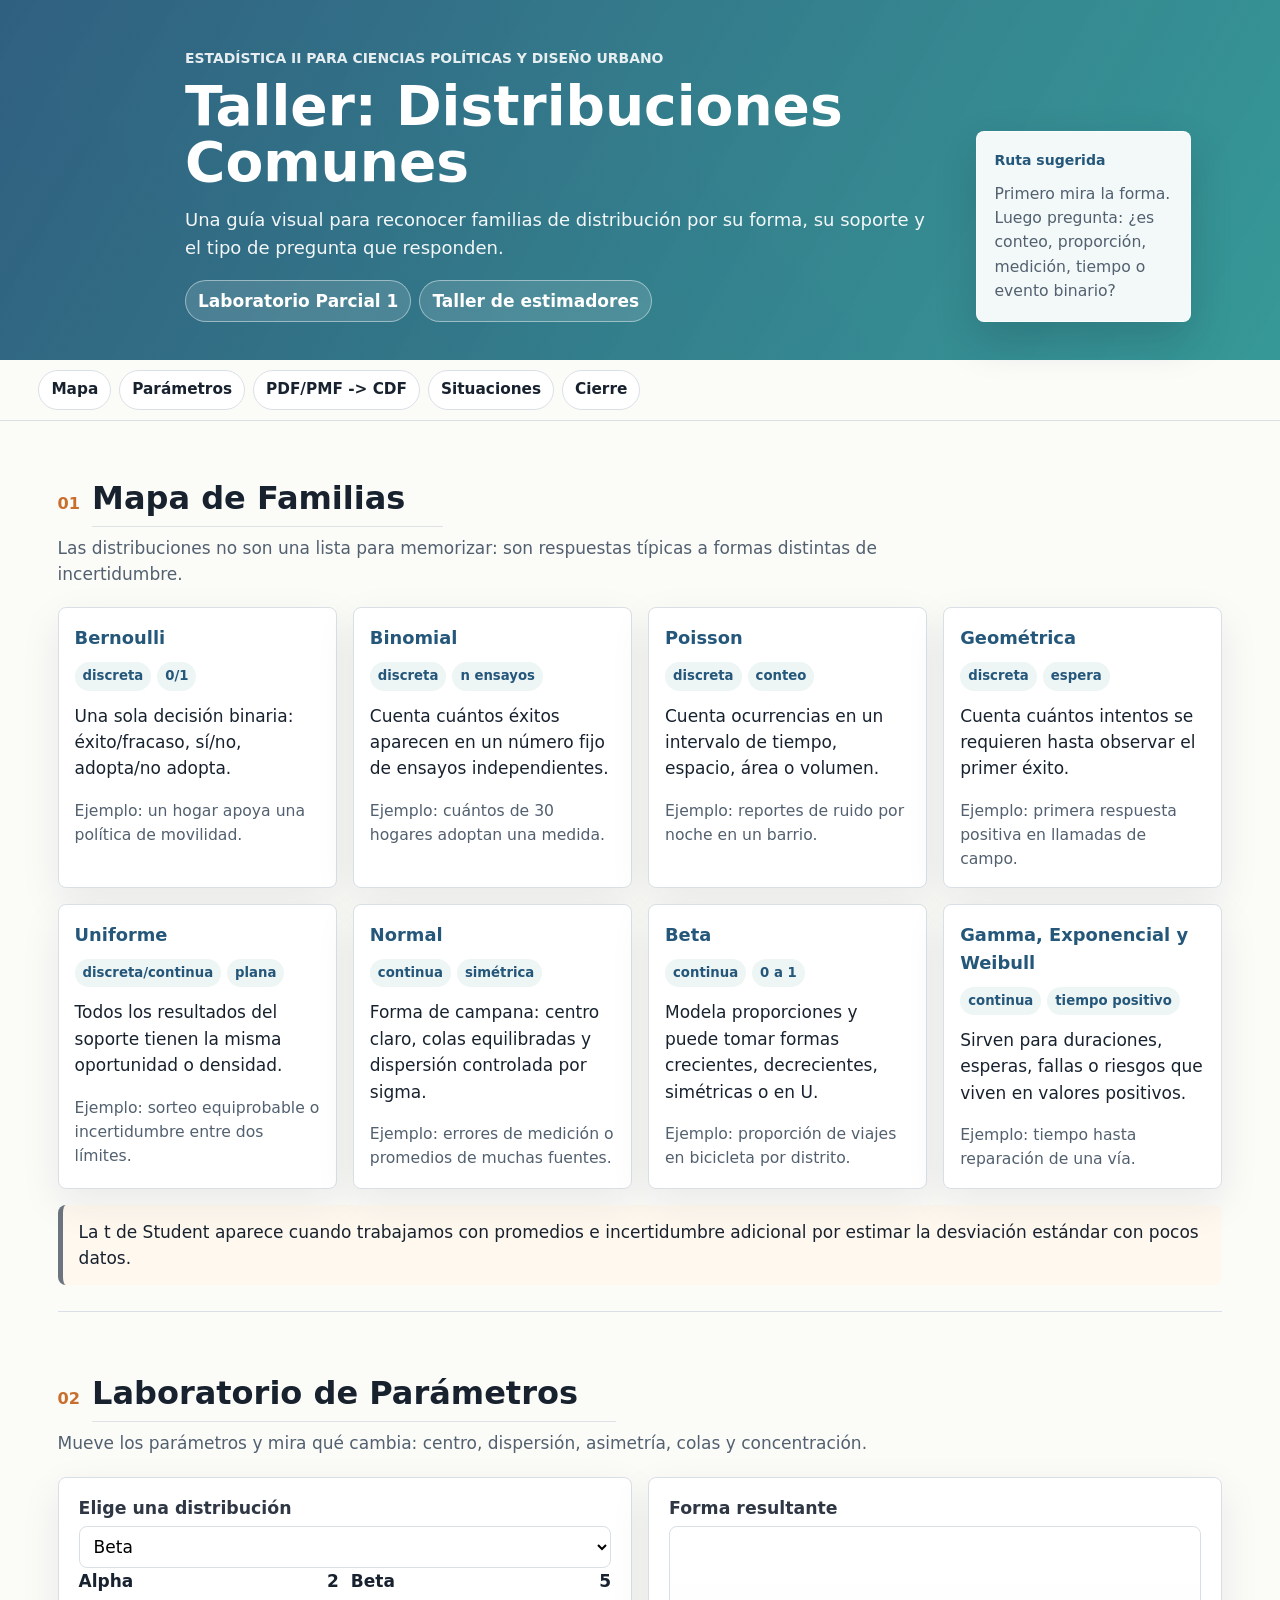
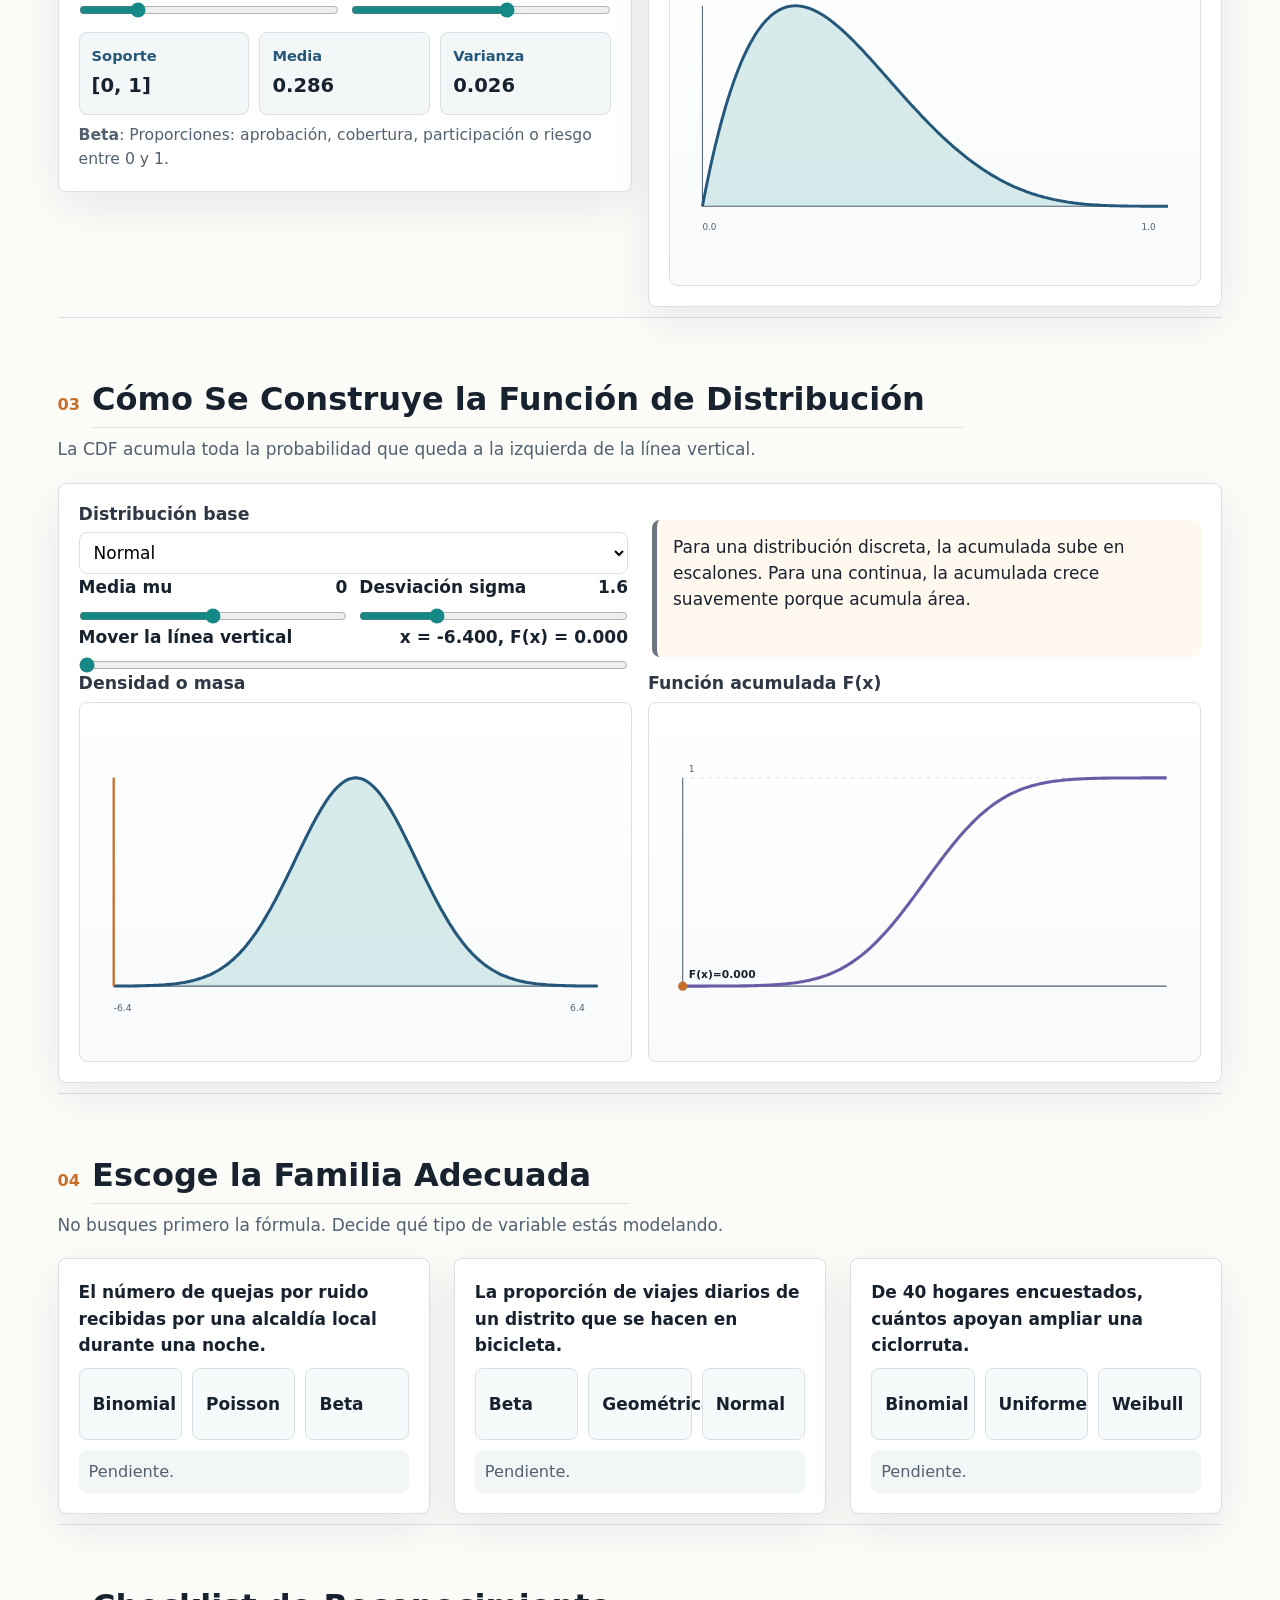
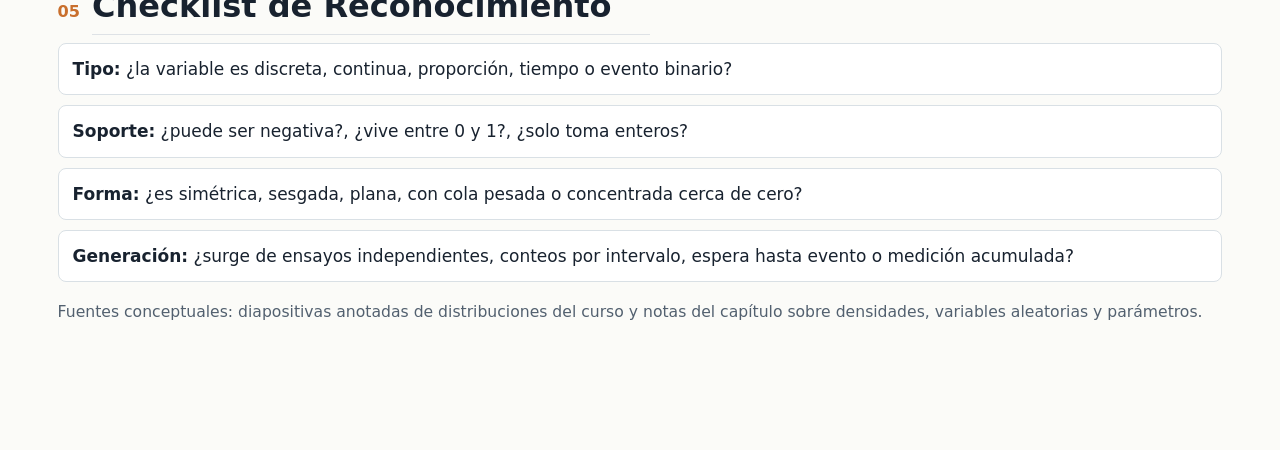
==== docs/taller_distribuciones/index.html @ cb951feb "Add interactive distribution and estimator workshops" ====
<!DOCTYPE html>
<html xmlns="http://www.w3.org/1999/xhtml" lang="es" xml:lang="es"><head>

<meta charset="utf-8">
<meta name="generator" content="quarto-1.10.18">

<meta name="viewport" content="width=device-width, initial-scale=1.0, user-scalable=yes">


<title>Taller: Distribuciones Comunes – Laboratorio Parcial 1</title>
<style>
/* Default styles provided by pandoc.
** See https://pandoc.org/MANUAL.html#variables-for-html for config info.
*/
span.smallcaps{font-variant: small-caps;}
div.columns{display: flex; gap: 1.5em;}
div.column{flex: auto;}
@media screen {
div.columns{gap: min(4vw, 1.5em);}
div.column{overflow-x: auto;}
}
div.hanging-indent{margin-left: 1.5em; text-indent: -1.5em;}
ul.task-list{list-style: none;}
ul.task-list li input[type="checkbox"] {
  width: 0.8em;
  margin: 0 0.8em 0.2em -1em; /* quarto-specific, see https://github.com/quarto-dev/quarto-cli/issues/4556 */ 
  vertical-align: middle;
}
</style>


<script src="../site_libs/quarto-nav/quarto-nav.js"></script>
<script src="../site_libs/clipboard/clipboard.min.js"></script>
<script src="../site_libs/quarto-html/quarto.js" type="module"></script>
<script src="../site_libs/quarto-html/tabsets/tabsets.js" type="module"></script>
<script src="../site_libs/quarto-html/popper.min.js"></script>
<script src="../site_libs/quarto-html/tippy.umd.min.js"></script>
<script src="../site_libs/quarto-html/anchor.min.js"></script>
<link href="../site_libs/quarto-html/tippy.css" rel="stylesheet">
<link href="../site_libs/quarto-html/quarto-syntax-highlighting-64a204ab8560d761af7679ceaba22944.css" rel="stylesheet" id="quarto-text-highlighting-styles">
<script src="../site_libs/bootstrap/bootstrap.min.js"></script>
<link href="../site_libs/bootstrap/bootstrap-icons.css" rel="stylesheet">
<link href="../site_libs/bootstrap/bootstrap-172ba59bd5e0b52282274ba0c0cc16fc.min.css" rel="stylesheet" append-hash="true" id="quarto-bootstrap" data-mode="light">
<script id="quarto-search-options" type="application/json">{
  "language": {
    "search-no-results-text": "No se han encontrado resultados",
    "search-matching-documents-text": "documentos encontrados",
    "search-copy-link-title": "Copiar el enlace en la búsqueda",
    "search-hide-matches-text": "Ocultar resultados adicionales",
    "search-more-match-text": "resultado adicional en este documento",
    "search-more-matches-text": "resultados adicionales en este documento",
    "search-clear-button-title": "Borrar",
    "search-text-placeholder": "",
    "search-detached-cancel-button-title": "Cancelar",
    "search-submit-button-title": "Enviar",
    "search-label": "Buscar"
  }
}</script>


<link rel="stylesheet" href="../styles.css">
<link rel="stylesheet" href="../workshops.css">
</head>

<body class="quarto-light">

<div id="quarto-search-results"></div>
<!-- content -->
<div id="quarto-content" class="quarto-container page-columns page-rows-contents page-layout-article">
<!-- sidebar -->
<!-- margin-sidebar -->
    <div id="quarto-margin-sidebar" class="sidebar margin-sidebar zindex-bottom">
        
    </div>
<!-- main -->
<main class="content page-columns page-full" id="quarto-document-content">

<header id="title-block-header" class="quarto-title-block default">
<div class="quarto-title">
<h1 class="title">Taller: Distribuciones Comunes</h1>
</div>



<div class="quarto-title-meta">

    
  
    
  </div>
  


</header>


<div class="lab-shell page-columns page-full" id="distributionWorkshop">
  <header class="lab-header page-columns page-full">
    <div class="header-grid page-columns page-full">
      <div>
        <p class="eyebrow">Estadística II para Ciencias Políticas y Diseño Urbano</p>
        <h1>Taller: Distribuciones Comunes</h1>
        <p class="lead">Una guía visual para reconocer familias de distribución por su forma, su soporte y el tipo de pregunta que responden.</p>
        <div class="site-links">
          <a href="../">Laboratorio Parcial 1</a>
          <a href="../taller_estimadores/">Taller de estimadores</a>
        </div>
      </div>
      <aside class="status-panel">
        <p class="status-title">Ruta sugerida</p>
        <p class="mini-note">Primero mira la forma. Luego pregunta: ¿es conteo, proporción, medición, tiempo o evento binario?</p>
      </aside>
    </div>
  </header>

  <nav class="lab-nav" aria-label="Secciones del taller">
    <a href="#mapa">Mapa</a>
    <a href="#formas">Parámetros</a>
    <a href="#cdf">PDF/PMF -&gt; CDF</a>
    <a href="#situaciones">Situaciones</a>
    <a href="#cierre">Cierre</a>
  </nav>

  <main>
    <section class="module" id="mapa">
      <div class="module-title"><span>01</span><h2 class="anchored">Mapa de Familias</h2></div>
      <p class="module-intro">Las distribuciones no son una lista para memorizar: son respuestas típicas a formas distintas de incertidumbre.</p>
      <div class="dist-gallery">
        <article class="dist-card">
          <strong>Bernoulli</strong>
          <div class="tag-row"><span class="tag">discreta</span><span class="tag">0/1</span></div>
          <p>Una sola decisión binaria: éxito/fracaso, sí/no, adopta/no adopta.</p>
          <p class="mini-note">Ejemplo: un hogar apoya una política de movilidad.</p>
        </article>
        <article class="dist-card">
          <strong>Binomial</strong>
          <div class="tag-row"><span class="tag">discreta</span><span class="tag">n ensayos</span></div>
          <p>Cuenta cuántos éxitos aparecen en un número fijo de ensayos independientes.</p>
          <p class="mini-note">Ejemplo: cuántos de 30 hogares adoptan una medida.</p>
        </article>
        <article class="dist-card">
          <strong>Poisson</strong>
          <div class="tag-row"><span class="tag">discreta</span><span class="tag">conteo</span></div>
          <p>Cuenta ocurrencias en un intervalo de tiempo, espacio, área o volumen.</p>
          <p class="mini-note">Ejemplo: reportes de ruido por noche en un barrio.</p>
        </article>
        <article class="dist-card">
          <strong>Geométrica</strong>
          <div class="tag-row"><span class="tag">discreta</span><span class="tag">espera</span></div>
          <p>Cuenta cuántos intentos se requieren hasta observar el primer éxito.</p>
          <p class="mini-note">Ejemplo: primera respuesta positiva en llamadas de campo.</p>
        </article>
        <article class="dist-card">
          <strong>Uniforme</strong>
          <div class="tag-row"><span class="tag">discreta/continua</span><span class="tag">plana</span></div>
          <p>Todos los resultados del soporte tienen la misma oportunidad o densidad.</p>
          <p class="mini-note">Ejemplo: sorteo equiprobable o incertidumbre entre dos límites.</p>
        </article>
        <article class="dist-card">
          <strong>Normal</strong>
          <div class="tag-row"><span class="tag">continua</span><span class="tag">simétrica</span></div>
          <p>Forma de campana: centro claro, colas equilibradas y dispersión controlada por sigma.</p>
          <p class="mini-note">Ejemplo: errores de medición o promedios de muchas fuentes.</p>
        </article>
        <article class="dist-card">
          <strong>Beta</strong>
          <div class="tag-row"><span class="tag">continua</span><span class="tag">0 a 1</span></div>
          <p>Modela proporciones y puede tomar formas crecientes, decrecientes, simétricas o en U.</p>
          <p class="mini-note">Ejemplo: proporción de viajes en bicicleta por distrito.</p>
        </article>
        <article class="dist-card">
          <strong>Gamma, Exponencial y Weibull</strong>
          <div class="tag-row"><span class="tag">continua</span><span class="tag">tiempo positivo</span></div>
          <p>Sirven para duraciones, esperas, fallas o riesgos que viven en valores positivos.</p>
          <p class="mini-note">Ejemplo: tiempo hasta reparación de una vía.</p>
        </article>
      </div>
      <div class="callout">
        La t de Student aparece cuando trabajamos con promedios e incertidumbre adicional por estimar la desviación estándar con pocos datos.
      </div>
    </section>

    <section class="module" id="formas">
      <div class="module-title"><span>02</span><h2 class="anchored">Laboratorio de Parámetros</h2></div>
      <p class="module-intro">Mueve los parámetros y mira qué cambia: centro, dispersión, asimetría, colas y concentración.</p>
      <div class="plot-pair">
        <article class="panel">
          <h3 class="anchored">Elige una distribución</h3>
          <select id="shapeSelect" aria-label="Distribución para explorar"></select>
          <div class="parameter-grid" id="shapeParams"></div>
          <div class="metric-row">
            <div class="metric"><b>Soporte</b><span id="shapeSupport">-</span></div>
            <div class="metric"><b>Media</b><span id="shapeMean">-</span></div>
            <div class="metric"><b>Varianza</b><span id="shapeVar">-</span></div>
          </div>
          <p class="mini-note"><strong id="shapeName">Distribución</strong>: <span id="shapeUse"></span></p>
        </article>
        <article class="panel">
          <h3 class="anchored">Forma resultante</h3>
          <svg class="chart wide-chart" id="shapePlot" role="img" aria-label="Forma de la distribución seleccionada"></svg>
        </article>
      </div>
    </section>

    <section class="module" id="cdf">
      <div class="module-title"><span>03</span><h2 class="anchored">Cómo Se Construye la Función de Distribución</h2></div>
      <p class="module-intro">La CDF acumula toda la probabilidad que queda a la izquierda de la línea vertical.</p>
      <div class="panel">
        <div class="grid">
          <div>
            <h3 class="anchored">Distribución base</h3>
            <select id="cdfSelect" aria-label="Distribución para construir acumulada"></select>
            <div class="parameter-grid" id="cdfParams"></div>
            <div class="control-row">
              <label for="cdfX">Mover la línea vertical <span id="cdfValue">x = -</span></label>
              <input id="cdfX" type="range" min="0" max="1" step="0.01" value="0">
            </div>
          </div>
          <div class="callout">
            Para una distribución discreta, la acumulada sube en escalones. Para una continua, la acumulada crece suavemente porque acumula área.
          </div>
        </div>
        <div class="plot-pair">
          <div>
            <h3 class="anchored">Densidad o masa</h3>
            <svg class="chart wide-chart" id="cdfPdfPlot" role="img" aria-label="Densidad o masa con línea vertical"></svg>
          </div>
          <div>
            <h3 class="anchored">Función acumulada F(x)</h3>
            <svg class="chart wide-chart" id="cdfPlot" role="img" aria-label="Función de distribución acumulada"></svg>
          </div>
        </div>
      </div>
    </section>

    <section class="module" id="situaciones">
      <div class="module-title"><span>04</span><h2 class="anchored">Escoge la Familia Adecuada</h2></div>
      <p class="module-intro">No busques primero la fórmula. Decide qué tipo de variable estás modelando.</p>
      <div class="grid three">
        <article class="quiz-card" data-scenario-answer="poisson" data-ok="Correcto: se cuentan ocurrencias en un intervalo de tiempo/lugar." data-hint="Piensa si hay un número fijo de ensayos o si más bien se cuentan eventos en un intervalo.">
          <p class="question">El número de quejas por ruido recibidas por una alcaldía local durante una noche.</p>
          <div class="choice-grid">
            <button class="choice-button" data-choice="binomial">Binomial</button>
            <button class="choice-button" data-choice="poisson">Poisson</button>
            <button class="choice-button" data-choice="beta">Beta</button>
          </div>
          <div class="feedback">Pendiente.</div>
        </article>
        <article class="quiz-card" data-scenario-answer="beta" data-ok="Correcto: una proporción vive entre 0 y 1 y puede tener muchas formas." data-hint="La variable no es un conteo bruto ni un tiempo: es una fracción del total.">
          <p class="question">La proporción de viajes diarios de un distrito que se hacen en bicicleta.</p>
          <div class="choice-grid">
            <button class="choice-button" data-choice="beta">Beta</button>
            <button class="choice-button" data-choice="geometric">Geométrica</button>
            <button class="choice-button" data-choice="normal">Normal</button>
          </div>
          <div class="feedback">Pendiente.</div>
        </article>
        <article class="quiz-card" data-scenario-answer="binomial" data-ok="Correcto: hay n hogares y cada uno produce éxito o fracaso." data-hint="Fíjate en el número fijo de hogares encuestados y en dos posibles respuestas por hogar.">
          <p class="question">De 40 hogares encuestados, cuántos apoyan ampliar una ciclorruta.</p>
          <div class="choice-grid">
            <button class="choice-button" data-choice="binomial">Binomial</button>
            <button class="choice-button" data-choice="uniform">Uniforme</button>
            <button class="choice-button" data-choice="weibull">Weibull</button>
          </div>
          <div class="feedback">Pendiente.</div>
        </article>
      </div>
    </section>

    <section class="module" id="cierre">
      <div class="module-title"><span>05</span><h2 class="anchored">Checklist de Reconocimiento</h2></div>
      <ul class="checklist">
        <li><strong>Tipo:</strong> ¿la variable es discreta, continua, proporción, tiempo o evento binario?</li>
        <li><strong>Soporte:</strong> ¿puede ser negativa?, ¿vive entre 0 y 1?, ¿solo toma enteros?</li>
        <li><strong>Forma:</strong> ¿es simétrica, sesgada, plana, con cola pesada o concentrada cerca de cero?</li>
        <li><strong>Generación:</strong> ¿surge de ensayos independientes, conteos por intervalo, espera hasta evento o medición acumulada?</li>
      </ul>
      <p class="footer-note">Fuentes conceptuales: diapositivas anotadas de distribuciones del curso y notas del capítulo sobre densidades, variables aleatorias y parámetros.</p>
    </section>
  </main>
</div>



</main> <!-- /main -->
<script id="quarto-html-after-body" type="application/javascript">
  window.document.addEventListener("DOMContentLoaded", function (event) {
    const icon = "";
    const anchorJS = new window.AnchorJS();
    anchorJS.options = {
      placement: 'right',
      icon: icon
    };
    anchorJS.add('.anchored');
    const isCodeAnnotation = (el) => {
      for (const clz of el.classList) {
        if (clz.startsWith('code-annotation-')) {                     
          return true;
        }
      }
      return false;
    }
    const onCopySuccess = function(e) {
      // button target
      const button = e.trigger;
      // don't keep focus
      button.blur();
      // flash "checked"
      button.classList.add('code-copy-button-checked');
      var currentTitle = button.getAttribute("title");
      button.setAttribute("title", "Copiado");
      let tooltip;
      if (window.bootstrap) {
        button.setAttribute("data-bs-toggle", "tooltip");
        button.setAttribute("data-bs-placement", "left");
        button.setAttribute("data-bs-title", "Copiado");
        tooltip = new bootstrap.Tooltip(button, 
          { trigger: "manual", 
            customClass: "code-copy-button-tooltip",
            offset: [0, -8]});
        tooltip.show();    
      }
      setTimeout(function() {
        if (tooltip) {
          tooltip.hide();
          button.removeAttribute("data-bs-title");
          button.removeAttribute("data-bs-toggle");
          button.removeAttribute("data-bs-placement");
        }
        button.setAttribute("title", currentTitle);
        button.classList.remove('code-copy-button-checked');
      }, 1000);
      // clear code selection
      e.clearSelection();
    }
    const getTextToCopy = function(trigger) {
      const outerScaffold = trigger.parentElement.cloneNode(true);
      const codeEl = outerScaffold.querySelector('code');
      for (const childEl of codeEl.children) {
        if (isCodeAnnotation(childEl)) {
          childEl.remove();
        }
      }
      return codeEl.innerText;
    }
    const clipboard = new window.ClipboardJS('.code-copy-button:not([data-in-quarto-modal])', {
      text: getTextToCopy
    });
    clipboard.on('success', onCopySuccess);
    if (window.document.getElementById('quarto-embedded-source-code-modal')) {
      const clipboardModal = new window.ClipboardJS('.code-copy-button[data-in-quarto-modal]', {
        text: getTextToCopy,
        container: window.document.getElementById('quarto-embedded-source-code-modal')
      });
      clipboardModal.on('success', onCopySuccess);
    }
      var localhostRegex = new RegExp(/^(?:http|https):\/\/localhost\:?[0-9]*\//);
      var mailtoRegex = new RegExp(/^mailto:/);
        var filterRegex = new RegExp('/' + window.location.host + '/');
      var isInternal = (href) => {
          return filterRegex.test(href) || localhostRegex.test(href) || mailtoRegex.test(href);
      }
      // Inspect non-navigation links and adorn them if external
     var links = window.document.querySelectorAll('a[href]:not(.nav-link):not(.navbar-brand):not(.toc-action):not(.sidebar-link):not(.sidebar-item-toggle):not(.pagination-link):not(.no-external):not([aria-hidden]):not(.dropdown-item):not(.quarto-navigation-tool):not(.about-link)');
      for (var i=0; i<links.length; i++) {
        const link = links[i];
        if (!isInternal(link.href)) {
          // undo the damage that might have been done by quarto-nav.js in the case of
          // links that we want to consider external
          if (link.dataset.originalHref !== undefined) {
            link.href = link.dataset.originalHref;
          }
        }
      }
    function tippyHover(el, contentFn, onTriggerFn, onUntriggerFn) {
      const config = {
        allowHTML: true,
        maxWidth: 500,
        delay: 100,
        arrow: false,
        appendTo: function(el) {
            return el.parentElement;
        },
        interactive: true,
        interactiveBorder: 10,
        theme: 'quarto',
        placement: 'bottom-start',
      };
      if (contentFn) {
        config.content = contentFn;
      }
      if (onTriggerFn) {
        config.onTrigger = onTriggerFn;
      }
      if (onUntriggerFn) {
        config.onUntrigger = onUntriggerFn;
      }
      window.tippy(el, config); 
    }
    const noterefs = window.document.querySelectorAll('a[role="doc-noteref"]');
    for (var i=0; i<noterefs.length; i++) {
      const ref = noterefs[i];
      tippyHover(ref, function() {
        // use id or data attribute instead here
        let href = ref.getAttribute('data-footnote-href') || ref.getAttribute('href');
        try { href = new URL(href).hash; } catch {}
        const id = href.replace(/^#\/?/, "");
        const note = window.document.getElementById(id);
        if (note) {
          return note.innerHTML;
        } else {
          return "";
        }
      });
    }
    const xrefs = window.document.querySelectorAll('a.quarto-xref');
    const processXRef = (id, note) => {
      // Strip column container classes
      const stripColumnClz = (el) => {
        el.classList.remove("page-full", "page-columns");
        if (el.children) {
          for (const child of el.children) {
            stripColumnClz(child);
          }
        }
      }
      stripColumnClz(note)
      if (id === null || id.startsWith('sec-')) {
        // Special case sections, only their first couple elements
        const container = document.createElement("div");
        if (note.children && note.children.length > 2) {
          container.appendChild(note.children[0].cloneNode(true));
          for (let i = 1; i < note.children.length; i++) {
            const child = note.children[i];
            if (child.tagName === "P" && child.innerText === "") {
              continue;
            } else {
              container.appendChild(child.cloneNode(true));
              break;
            }
          }
          if (window.Quarto?.typesetMath) {
            window.Quarto.typesetMath(container);
          }
          return container.innerHTML
        } else {
          if (window.Quarto?.typesetMath) {
            window.Quarto.typesetMath(note);
          }
          return note.innerHTML;
        }
      } else {
        // Remove any anchor links if they are present
        const anchorLink = note.querySelector('a.anchorjs-link');
        if (anchorLink) {
          anchorLink.remove();
        }
        if (window.Quarto?.typesetMath) {
          window.Quarto.typesetMath(note);
        }
        if (note.classList.contains("callout")) {
          return note.outerHTML;
        } else {
          return note.innerHTML;
        }
      }
    }
    for (var i=0; i<xrefs.length; i++) {
      const xref = xrefs[i];
      tippyHover(xref, undefined, function(instance) {
        instance.disable();
        let url = xref.getAttribute('href');
        let hash = undefined; 
        if (url.startsWith('#')) {
          hash = url;
        } else {
          try { hash = new URL(url).hash; } catch {}
        }
        if (hash) {
          const id = hash.replace(/^#\/?/, "");
          const note = window.document.getElementById(id);
          if (note !== null) {
            try {
              const html = processXRef(id, note.cloneNode(true));
              instance.setContent(html);
            } finally {
              instance.enable();
              instance.show();
            }
          } else {
            // See if we can fetch this
            fetch(url.split('#')[0])
            .then(res => res.text())
            .then(html => {
              const parser = new DOMParser();
              const htmlDoc = parser.parseFromString(html, "text/html");
              const note = htmlDoc.getElementById(id);
              if (note !== null) {
                const html = processXRef(id, note);
                instance.setContent(html);
              } 
            }).finally(() => {
              instance.enable();
              instance.show();
            });
          }
        } else {
          // See if we can fetch a full url (with no hash to target)
          // This is a special case and we should probably do some content thinning / targeting
          fetch(url)
          .then(res => res.text())
          .then(html => {
            const parser = new DOMParser();
            const htmlDoc = parser.parseFromString(html, "text/html");
            const note = htmlDoc.querySelector('main.content');
            if (note !== null) {
              // This should only happen for chapter cross references
              // (since there is no id in the URL)
              // remove the first header
              if (note.children.length > 0 && note.children[0].tagName === "HEADER") {
                note.children[0].remove();
              }
              const html = processXRef(null, note);
              instance.setContent(html);
            } 
          }).finally(() => {
            instance.enable();
            instance.show();
          });
        }
      }, function(instance) {
      });
    }
        let selectedAnnoteEl;
        const selectorForAnnotation = ( cell, annotation) => {
          let cellAttr = 'data-code-cell="' + cell + '"';
          let lineAttr = 'data-code-annotation="' +  annotation + '"';
          const selector = 'span[' + cellAttr + '][' + lineAttr + ']';
          return selector;
        }
        const selectCodeLines = (annoteEl) => {
          const doc = window.document;
          const targetCell = annoteEl.getAttribute("data-target-cell");
          const targetAnnotation = annoteEl.getAttribute("data-target-annotation");
          const annoteSpan = window.document.querySelector(selectorForAnnotation(targetCell, targetAnnotation));
          const lines = annoteSpan.getAttribute("data-code-lines").split(",");
          const lineIds = lines.map((line) => {
            return targetCell + "-" + line;
          })
          let top = null;
          let height = null;
          let parent = null;
          if (lineIds.length > 0) {
              //compute the position of the single el (top and bottom and make a div)
              const el = window.document.getElementById(lineIds[0]);
              top = el.offsetTop;
              height = el.offsetHeight;
              parent = el.parentElement.parentElement;
            if (lineIds.length > 1) {
              const lastEl = window.document.getElementById(lineIds[lineIds.length - 1]);
              const bottom = lastEl.offsetTop + lastEl.offsetHeight;
              height = bottom - top;
            }
            if (top !== null && height !== null && parent !== null) {
              // cook up a div (if necessary) and position it 
              let div = window.document.getElementById("code-annotation-line-highlight");
              if (div === null) {
                div = window.document.createElement("div");
                div.setAttribute("id", "code-annotation-line-highlight");
                div.style.position = 'absolute';
                parent.appendChild(div);
              }
              div.style.top = top - 2 + "px";
              div.style.height = height + 4 + "px";
              div.style.left = 0;
              let gutterDiv = window.document.getElementById("code-annotation-line-highlight-gutter");
              if (gutterDiv === null) {
                gutterDiv = window.document.createElement("div");
                gutterDiv.setAttribute("id", "code-annotation-line-highlight-gutter");
                gutterDiv.style.position = 'absolute';
                const codeCell = window.document.getElementById(targetCell);
                const gutter = codeCell.querySelector('.code-annotation-gutter');
                gutter.appendChild(gutterDiv);
              }
              gutterDiv.style.top = top - 2 + "px";
              gutterDiv.style.height = height + 4 + "px";
            }
            selectedAnnoteEl = annoteEl;
          }
        };
        const unselectCodeLines = () => {
          const elementsIds = ["code-annotation-line-highlight", "code-annotation-line-highlight-gutter"];
          elementsIds.forEach((elId) => {
            const div = window.document.getElementById(elId);
            if (div) {
              div.remove();
            }
          });
          selectedAnnoteEl = undefined;
        };
          // Handle positioning of the toggle
      window.addEventListener(
        "resize",
        throttle(() => {
          elRect = undefined;
          if (selectedAnnoteEl) {
            selectCodeLines(selectedAnnoteEl);
          }
        }, 10)
      );
      function throttle(fn, ms) {
      let throttle = false;
      let timer;
        return (...args) => {
          if(!throttle) { // first call gets through
              fn.apply(this, args);
              throttle = true;
          } else { // all the others get throttled
              if(timer) clearTimeout(timer); // cancel #2
              timer = setTimeout(() => {
                fn.apply(this, args);
                timer = throttle = false;
              }, ms);
          }
        };
      }
        // Attach click handler to the DT
        const annoteDls = window.document.querySelectorAll('dt[data-target-cell]');
        for (const annoteDlNode of annoteDls) {
          annoteDlNode.addEventListener('click', (event) => {
            const clickedEl = event.target;
            if (clickedEl !== selectedAnnoteEl) {
              unselectCodeLines();
              const activeEl = window.document.querySelector('dt[data-target-cell].code-annotation-active');
              if (activeEl) {
                activeEl.classList.remove('code-annotation-active');
              }
              selectCodeLines(clickedEl);
              clickedEl.classList.add('code-annotation-active');
            } else {
              // Unselect the line
              unselectCodeLines();
              clickedEl.classList.remove('code-annotation-active');
            }
          });
        }
    const findCites = (el) => {
      const parentEl = el.parentElement;
      if (parentEl) {
        const cites = parentEl.dataset.cites;
        if (cites) {
          return {
            el,
            cites: cites.split(' ')
          };
        } else {
          return findCites(el.parentElement)
        }
      } else {
        return undefined;
      }
    };
    var bibliorefs = window.document.querySelectorAll('a[role="doc-biblioref"]');
    for (var i=0; i<bibliorefs.length; i++) {
      const ref = bibliorefs[i];
      const citeInfo = findCites(ref);
      if (citeInfo) {
        tippyHover(citeInfo.el, function() {
          var popup = window.document.createElement('div');
          citeInfo.cites.forEach(function(cite) {
            var citeDiv = window.document.createElement('div');
            citeDiv.classList.add('hanging-indent');
            citeDiv.classList.add('csl-entry');
            var biblioDiv = window.document.getElementById('ref-' + cite);
            if (biblioDiv) {
              citeDiv.innerHTML = biblioDiv.innerHTML;
            }
            popup.appendChild(citeDiv);
          });
          return popup.innerHTML;
        });
      }
    }
  });
  </script>
</div> <!-- /content -->
<script src="../workshop-data.js"></script>
<script src="../distributions-engine.js"></script>
<script src="../taller_distribuciones.js"></script>




</body></html>
---- docs/site_libs/quarto-html/tippy.css ----
.tippy-box[data-animation=fade][data-state=hidden]{opacity:0}[data-tippy-root]{max-width:calc(100vw - 10px)}.tippy-box{position:relative;background-color:#333;color:#fff;border-radius:4px;font-size:14px;line-height:1.4;white-space:normal;outline:0;transition-property:transform,visibility,opacity}.tippy-box[data-placement^=top]>.tippy-arrow{bottom:0}.tippy-box[data-placement^=top]>.tippy-arrow:before{bottom:-7px;left:0;border-width:8px 8px 0;border-top-color:initial;transform-origin:center top}.tippy-box[data-placement^=bottom]>.tippy-arrow{top:0}.tippy-box[data-placement^=bottom]>.tippy-arrow:before{top:-7px;left:0;border-width:0 8px 8px;border-bottom-color:initial;transform-origin:center bottom}.tippy-box[data-placement^=left]>.tippy-arrow{right:0}.tippy-box[data-placement^=left]>.tippy-arrow:before{border-width:8px 0 8px 8px;border-left-color:initial;right:-7px;transform-origin:center left}.tippy-box[data-placement^=right]>.tippy-arrow{left:0}.tippy-box[data-placement^=right]>.tippy-arrow:before{left:-7px;border-width:8px 8px 8px 0;border-right-color:initial;transform-origin:center right}.tippy-box[data-inertia][data-state=visible]{transition-timing-function:cubic-bezier(.54,1.5,.38,1.11)}.tippy-arrow{width:16px;height:16px;color:#333}.tippy-arrow:before{content:"";position:absolute;border-color:transparent;border-style:solid}.tippy-content{position:relative;padding:5px 9px;z-index:1}
---- docs/site_libs/quarto-html/quarto-syntax-highlighting-64a204ab8560d761af7679ceaba22944.css ----
/* quarto syntax highlight colors */
:root {
  --quarto-hl-ot-color: #003B4F;
  --quarto-hl-at-color: #657422;
  --quarto-hl-ss-color: #20794D;
  --quarto-hl-an-color: #5E5E5E;
  --quarto-hl-fu-color: #4758AB;
  --quarto-hl-st-color: #20794D;
  --quarto-hl-cf-color: #003B4F;
  --quarto-hl-op-color: #5E5E5E;
  --quarto-hl-er-color: #AD0000;
  --quarto-hl-bn-color: #AD0000;
  --quarto-hl-al-color: #AD0000;
  --quarto-hl-va-color: #111111;
  --quarto-hl-bu-color: inherit;
  --quarto-hl-ex-color: inherit;
  --quarto-hl-pp-color: #AD0000;
  --quarto-hl-in-color: #5E5E5E;
  --quarto-hl-vs-color: #20794D;
  --quarto-hl-wa-color: #5E5E5E;
  --quarto-hl-do-color: #5E5E5E;
  --quarto-hl-im-color: #00769E;
  --quarto-hl-ch-color: #20794D;
  --quarto-hl-dt-color: #AD0000;
  --quarto-hl-fl-color: #AD0000;
  --quarto-hl-co-color: #5E5E5E;
  --quarto-hl-cv-color: #5E5E5E;
  --quarto-hl-cn-color: #8f5902;
  --quarto-hl-sc-color: #5E5E5E;
  --quarto-hl-dv-color: #AD0000;
  --quarto-hl-kw-color: #003B4F;
}

/* other quarto variables */
:root {
  --quarto-font-monospace: SFMono-Regular, Menlo, Monaco, Consolas, "Liberation Mono", "Courier New", monospace;
}

/* syntax highlight based on Pandoc's rules */
pre > code.sourceCode > span {
  color: #003B4F;
}

code.sourceCode > span {
  color: #003B4F;
}

div.sourceCode,
div.sourceCode pre.sourceCode {
  color: #003B4F;
}

/* Normal */
code span {
  color: #003B4F;
}

/* Alert */
code span.al {
  color: #AD0000;
  font-style: inherit;
}

/* Annotation */
code span.an {
  color: #5E5E5E;
  font-style: inherit;
}

/* Attribute */
code span.at {
  color: #657422;
  font-style: inherit;
}

/* BaseN */
code span.bn {
  color: #AD0000;
  font-style: inherit;
}

/* BuiltIn */
code span.bu {
  font-style: inherit;
}

/* ControlFlow */
code span.cf {
  color: #003B4F;
  font-weight: bold;
  font-style: inherit;
}

/* Char */
code span.ch {
  color: #20794D;
  font-style: inherit;
}

/* Constant */
code span.cn {
  color: #8f5902;
  font-style: inherit;
}

/* Comment */
code span.co {
  color: #5E5E5E;
  font-style: inherit;
}

/* CommentVar */
code span.cv {
  color: #5E5E5E;
  font-style: italic;
}

/* Documentation */
code span.do {
  color: #5E5E5E;
  font-style: italic;
}

/* DataType */
code span.dt {
  color: #AD0000;
  font-style: inherit;
}

/* DecVal */
code span.dv {
  color: #AD0000;
  font-style: inherit;
}

/* Error */
code span.er {
  color: #AD0000;
  font-style: inherit;
}

/* Extension */
code span.ex {
  font-style: inherit;
}

/* Float */
code span.fl {
  color: #AD0000;
  font-style: inherit;
}

/* Function */
code span.fu {
  color: #4758AB;
  font-style: inherit;
}

/* Import */
code span.im {
  color: #00769E;
  font-style: inherit;
}

/* Information */
code span.in {
  color: #5E5E5E;
  font-style: inherit;
}

/* Keyword */
code span.kw {
  color: #003B4F;
  font-weight: bold;
  font-style: inherit;
}

/* Operator */
code span.op {
  color: #5E5E5E;
  font-style: inherit;
}

/* Other */
code span.ot {
  color: #003B4F;
  font-style: inherit;
}

/* Preprocessor */
code span.pp {
  color: #AD0000;
  font-style: inherit;
}

/* SpecialChar */
code span.sc {
  color: #5E5E5E;
  font-style: inherit;
}

/* SpecialString */
code span.ss {
  color: #20794D;
  font-style: inherit;
}

/* String */
code span.st {
  color: #20794D;
  font-style: inherit;
}

/* Variable */
code span.va {
  color: #111111;
  font-style: inherit;
}

/* VerbatimString */
code span.vs {
  color: #20794D;
  font-style: inherit;
}

/* Warning */
code span.wa {
  color: #5E5E5E;
  font-style: italic;
}

.prevent-inlining {
  content: "</";
}

/*# sourceMappingURL=9d8d5bb603a83b8298b89080a598c93b.css.map */
---- docs/styles.css ----
:root {
  --ink: #18222f;
  --muted: #52606f;
  --paper: #fbfbf8;
  --surface: #ffffff;
  --line: #d9e0e5;
  --blue: #24577a;
  --teal: #168987;
  --orange: #c96f2d;
  --green: #3a7d44;
  --red: #b94747;
  --violet: #6b5aa6;
  --shadow: 0 14px 40px rgba(24, 34, 47, 0.08);
}

* {
  box-sizing: border-box;
}

html {
  scroll-behavior: smooth;
}

body {
  margin: 0;
  color: var(--ink);
  background: var(--paper);
  font-family: Inter, ui-sans-serif, system-ui, -apple-system, BlinkMacSystemFont, "Segoe UI", sans-serif;
  line-height: 1.55;
}

#quarto-content {
  display: block !important;
  padding: 0 !important;
}

#title-block-header,
#quarto-margin-sidebar,
.margin-sidebar {
  display: none !important;
}

main#quarto-document-content {
  display: block !important;
  width: 100% !important;
  max-width: none !important;
  margin: 0 !important;
  padding: 0 !important;
}

a {
  color: var(--blue);
}

.lab-shell {
  display: block !important;
  min-height: 100vh;
  width: 100%;
}

.lab-header {
  background:
    linear-gradient(120deg, rgba(36, 87, 122, 0.94), rgba(22, 137, 135, 0.86)),
    linear-gradient(45deg, rgba(201, 111, 45, 0.2), transparent 55%);
  color: white;
  padding: 48px clamp(24px, 5vw, 76px) 38px;
}

.header-grid {
  display: grid;
  grid-template-columns: minmax(0, 1.55fr) minmax(320px, 0.55fr);
  gap: 34px;
  align-items: end;
  max-width: 1500px;
  margin: 0 auto;
}

.eyebrow {
  margin: 0 0 8px;
  font-size: 0.82rem;
  font-weight: 700;
  letter-spacing: 0;
  text-transform: uppercase;
  opacity: 0.88;
}

h1 {
  margin: 0;
  max-width: 780px;
  font-size: clamp(2rem, 4.3vw, 4rem);
  line-height: 1.02;
  letter-spacing: 0;
}

.lead {
  max-width: 760px;
  margin: 16px 0 0;
  font-size: 1.06rem;
  opacity: 0.94;
}

.status-panel {
  color: var(--ink);
  background: rgba(255, 255, 255, 0.94);
  border: 1px solid rgba(255, 255, 255, 0.78);
  border-radius: 8px;
  padding: 18px;
  box-shadow: 0 18px 42px rgba(24, 34, 47, 0.18);
}

.status-title {
  margin: 0 0 10px;
  font-weight: 800;
  color: var(--blue);
}

.meter {
  height: 12px;
  background: #dfe9ec;
  border-radius: 999px;
  overflow: hidden;
}

.meter-fill {
  width: 0%;
  height: 100%;
  background: var(--orange);
  transition: width 180ms ease;
}

.score-line {
  display: flex;
  justify-content: space-between;
  gap: 10px;
  margin-top: 10px;
  font-size: 0.95rem;
  color: var(--muted);
  font-weight: 750;
}

.lab-nav {
  position: sticky;
  top: 0;
  z-index: 10;
  display: flex;
  gap: 8px;
  overflow-x: auto;
  padding: 10px clamp(12px, 3vw, 42px);
  background: rgba(251, 251, 248, 0.94);
  border-bottom: 1px solid var(--line);
  backdrop-filter: blur(10px);
}

.lab-nav a {
  flex: 0 0 auto;
  color: var(--ink);
  text-decoration: none;
  border: 1px solid var(--line);
  background: var(--surface);
  border-radius: 999px;
  padding: 7px 12px;
  font-size: 0.9rem;
  font-weight: 650;
}

.lab-nav a:focus-visible,
button:focus-visible,
input:focus-visible,
select:focus-visible {
  outline: 3px solid rgba(201, 111, 45, 0.35);
  outline-offset: 2px;
}

.lab-shell > main {
  grid-column: screen-start / screen-end !important;
  width: 100% !important;
  max-width: 1500px;
  margin: 0 auto;
  padding: 30px clamp(24px, 4.5vw, 76px) 64px;
}

.module {
  margin: 0 0 34px;
  padding: 28px 0 10px;
  border-bottom: 1px solid var(--line);
}

.module:last-child {
  border-bottom: 0;
}

.module-title {
  display: flex;
  align-items: baseline;
  gap: 12px;
  margin: 0 0 8px;
}

.module-title span {
  color: var(--orange);
  font-size: 0.95rem;
  font-weight: 800;
}

h2 {
  margin: 0;
  font-size: clamp(1.5rem, 2.5vw, 2.2rem);
  letter-spacing: 0;
}

h3 {
  margin: 0 0 8px;
  font-size: 1.02rem;
  letter-spacing: 0;
}

.module-intro {
  max-width: 820px;
  color: var(--muted);
  margin: 0 0 20px;
}

.grid {
  display: grid;
  grid-template-columns: repeat(2, minmax(0, 1fr));
  gap: 24px;
}

.grid.three {
  grid-template-columns: repeat(3, minmax(0, 1fr));
}

.panel,
.quiz-card {
  background: var(--surface);
  border: 1px solid var(--line);
  border-radius: 8px;
  box-shadow: var(--shadow);
  padding: 18px;
}

.concept-strip {
  display: grid;
  grid-template-columns: repeat(3, minmax(0, 1fr));
  gap: 12px;
  margin: 18px 0;
}

.concept {
  background: var(--surface);
  border-left: 5px solid var(--teal);
  border-radius: 8px;
  padding: 14px;
  min-height: 126px;
}

.concept strong {
  display: block;
  margin-bottom: 6px;
  color: var(--blue);
}

.quiz-grid {
  display: grid;
  grid-template-columns: repeat(4, minmax(230px, 1fr));
  gap: 16px;
}

.question {
  margin: 0 0 10px;
  font-weight: 750;
}

.options {
  display: grid;
  gap: 8px;
}

.option {
  display: grid;
  grid-template-columns: 18px 1fr;
  gap: 8px;
  align-items: start;
  padding: 9px;
  border: 1px solid var(--line);
  border-radius: 8px;
  cursor: pointer;
}

.option:hover {
  border-color: rgba(22, 137, 135, 0.58);
}

.feedback {
  min-height: 34px;
  margin-top: 10px;
  padding: 9px 10px;
  border-radius: 8px;
  color: var(--muted);
  background: #f3f6f7;
  font-size: 0.95rem;
}

.feedback.ok {
  color: #23562a;
  background: #e9f5ec;
}

.feedback.warn {
  color: #8a3b23;
  background: #fff0e5;
}

.controls {
  display: grid;
  gap: 14px;
}

.control-row {
  display: grid;
  gap: 7px;
}

.control-row label {
  display: flex;
  justify-content: space-between;
  gap: 14px;
  font-weight: 700;
}

input[type="range"] {
  width: 100%;
  accent-color: var(--teal);
}

input[type="number"],
select {
  width: 100%;
  border: 1px solid var(--line);
  border-radius: 8px;
  padding: 9px 10px;
  font: inherit;
  background: white;
}

button {
  border: 0;
  border-radius: 8px;
  padding: 10px 13px;
  background: var(--blue);
  color: white;
  font-weight: 800;
  cursor: pointer;
}

button.secondary {
  background: #e9eff2;
  color: var(--ink);
}

button:hover {
  filter: brightness(1.04);
}

.metric-row {
  display: grid;
  grid-template-columns: repeat(3, minmax(0, 1fr));
  gap: 10px;
  margin-top: 14px;
}

.metric {
  padding: 12px;
  border-radius: 8px;
  background: #f4f7f8;
  border: 1px solid var(--line);
}

.metric b {
  display: block;
  color: var(--blue);
  font-size: 0.86rem;
}

.metric span {
  display: block;
  margin-top: 4px;
  font-size: 1.15rem;
  font-weight: 850;
}

.chart {
  width: 100%;
  min-height: 300px;
  border: 1px solid var(--line);
  border-radius: 8px;
  background: linear-gradient(#ffffff, #f8fafb);
}

.bars-grid {
  display: grid;
  grid-template-columns: repeat(8, minmax(58px, 1fr));
  gap: 8px;
  align-items: end;
}

.bar-control {
  display: grid;
  gap: 5px;
  font-size: 0.82rem;
  font-weight: 700;
}

.bar-control input {
  min-width: 0;
}

.callout {
  border-left: 5px solid var(--orange);
  background: #fff8ef;
  border-radius: 8px;
  padding: 14px 16px;
  margin: 16px 0;
}

.checklist {
  display: grid;
  gap: 10px;
  margin: 0;
  padding: 0;
  list-style: none;
}

.checklist li {
  background: var(--surface);
  border: 1px solid var(--line);
  border-radius: 8px;
  padding: 12px 14px;
}

.profile-box {
  display: grid;
  grid-template-columns: minmax(0, 1fr) auto;
  gap: 16px;
  align-items: center;
  background: var(--surface);
  border: 1px solid var(--line);
  border-radius: 8px;
  box-shadow: var(--shadow);
  padding: 18px;
}

.profile-label {
  color: var(--orange);
  font-weight: 900;
  font-size: 1.35rem;
}

.footer-note {
  color: var(--muted);
  font-size: 0.92rem;
  margin-top: 18px;
}

@media (max-width: 860px) {
  .header-grid,
  .grid,
  .grid.three,
  .quiz-grid,
  .concept-strip,
  .profile-box {
    grid-template-columns: 1fr;
  }

  .metric-row {
    grid-template-columns: 1fr;
  }

  .bars-grid {
    grid-template-columns: repeat(4, minmax(58px, 1fr));
  }

  .chart {
    min-height: 250px;
  }
}

@media (min-width: 1180px) {
  .grid.visual-pair {
    grid-template-columns: minmax(360px, 0.82fr) minmax(540px, 1.18fr);
  }

  .quiz-card,
  .panel {
    padding: 20px;
  }
}

@media (max-width: 520px) {
  .module {
    padding-top: 22px;
  }

  .panel,
  .quiz-card {
    padding: 14px;
  }

  .bars-grid {
    grid-template-columns: repeat(2, minmax(58px, 1fr));
  }
}
---- docs/workshops.css ----
:root {
  --workshop-aqua: #168987;
  --workshop-blue: #24577a;
  --workshop-orange: #c96f2d;
  --workshop-purple: #6b5aa6;
}

.workshop-kicker {
  display: inline-flex;
  align-items: center;
  gap: 8px;
  margin-top: 14px;
  color: rgba(255, 255, 255, 0.92);
  font-weight: 750;
}

.site-links {
  display: flex;
  flex-wrap: wrap;
  gap: 8px;
  margin-top: 18px;
}

.site-links a {
  color: white;
  text-decoration: none;
  border: 1px solid rgba(255, 255, 255, 0.44);
  border-radius: 999px;
  padding: 7px 12px;
  font-weight: 750;
  background: rgba(255, 255, 255, 0.13);
}

.dist-gallery {
  display: grid;
  grid-template-columns: repeat(4, minmax(210px, 1fr));
  gap: 16px;
}

.dist-card {
  background: var(--surface);
  border: 1px solid var(--line);
  border-radius: 8px;
  padding: 16px;
  box-shadow: var(--shadow);
  min-height: 230px;
}

.dist-card strong {
  display: block;
  color: var(--blue);
  font-size: 1.05rem;
  margin-bottom: 6px;
}

.tag-row {
  display: flex;
  flex-wrap: wrap;
  gap: 6px;
  margin: 10px 0 12px;
}

.tag {
  display: inline-flex;
  border-radius: 999px;
  padding: 4px 8px;
  background: #eef5f5;
  color: var(--blue);
  font-size: 0.78rem;
  font-weight: 800;
}

.choice-grid {
  display: grid;
  grid-template-columns: repeat(3, minmax(0, 1fr));
  gap: 10px;
}

.choice-button {
  border: 1px solid var(--line);
  background: #f7fafb;
  color: var(--ink);
  text-align: left;
  min-height: 72px;
}

.choice-button.selected-ok {
  border-color: #65a86f;
  background: #e9f5ec;
}

.choice-button.selected-warn {
  border-color: #d4915a;
  background: #fff0e5;
}

.parameter-grid {
  display: grid;
  grid-template-columns: repeat(2, minmax(0, 1fr));
  gap: 12px;
}

.plot-pair {
  display: grid;
  grid-template-columns: minmax(390px, 1fr) minmax(390px, 1fr);
  gap: 16px;
  align-items: start;
}

.wide-chart {
  min-height: 360px;
}

.mini-note {
  color: var(--muted);
  font-size: 0.92rem;
  margin: 8px 0 0;
}

.formula-chip {
  display: inline-flex;
  align-items: center;
  border: 1px solid var(--line);
  border-radius: 8px;
  padding: 8px 10px;
  background: #f8fafb;
  color: var(--blue);
  font-family: ui-monospace, SFMono-Regular, Consolas, "Liberation Mono", monospace;
  font-weight: 800;
}

.sim-actions {
  display: flex;
  flex-wrap: wrap;
  gap: 10px;
  margin-top: 12px;
}

.coverage-pill {
  display: inline-flex;
  align-items: center;
  min-height: 40px;
  border-radius: 999px;
  padding: 8px 14px;
  background: #eef5f5;
  color: var(--blue);
  font-weight: 850;
}

.hypothesis-band {
  display: grid;
  grid-template-columns: minmax(0, 0.8fr) minmax(0, 1.2fr);
  gap: 16px;
}

.target-grid {
  display: grid;
  grid-template-columns: repeat(4, minmax(0, 1fr));
  gap: 14px;
}

.target-card {
  background: white;
  border: 1px solid var(--line);
  border-radius: 8px;
  padding: 12px;
  text-align: center;
}

.target-card svg {
  width: 100%;
  height: auto;
}

.target-card strong {
  color: var(--blue);
}

@media (max-width: 980px) {
  .dist-gallery,
  .choice-grid,
  .plot-pair,
  .hypothesis-band,
  .target-grid {
    grid-template-columns: 1fr;
  }
}

@media (max-width: 640px) {
  .parameter-grid {
    grid-template-columns: 1fr;
  }
}
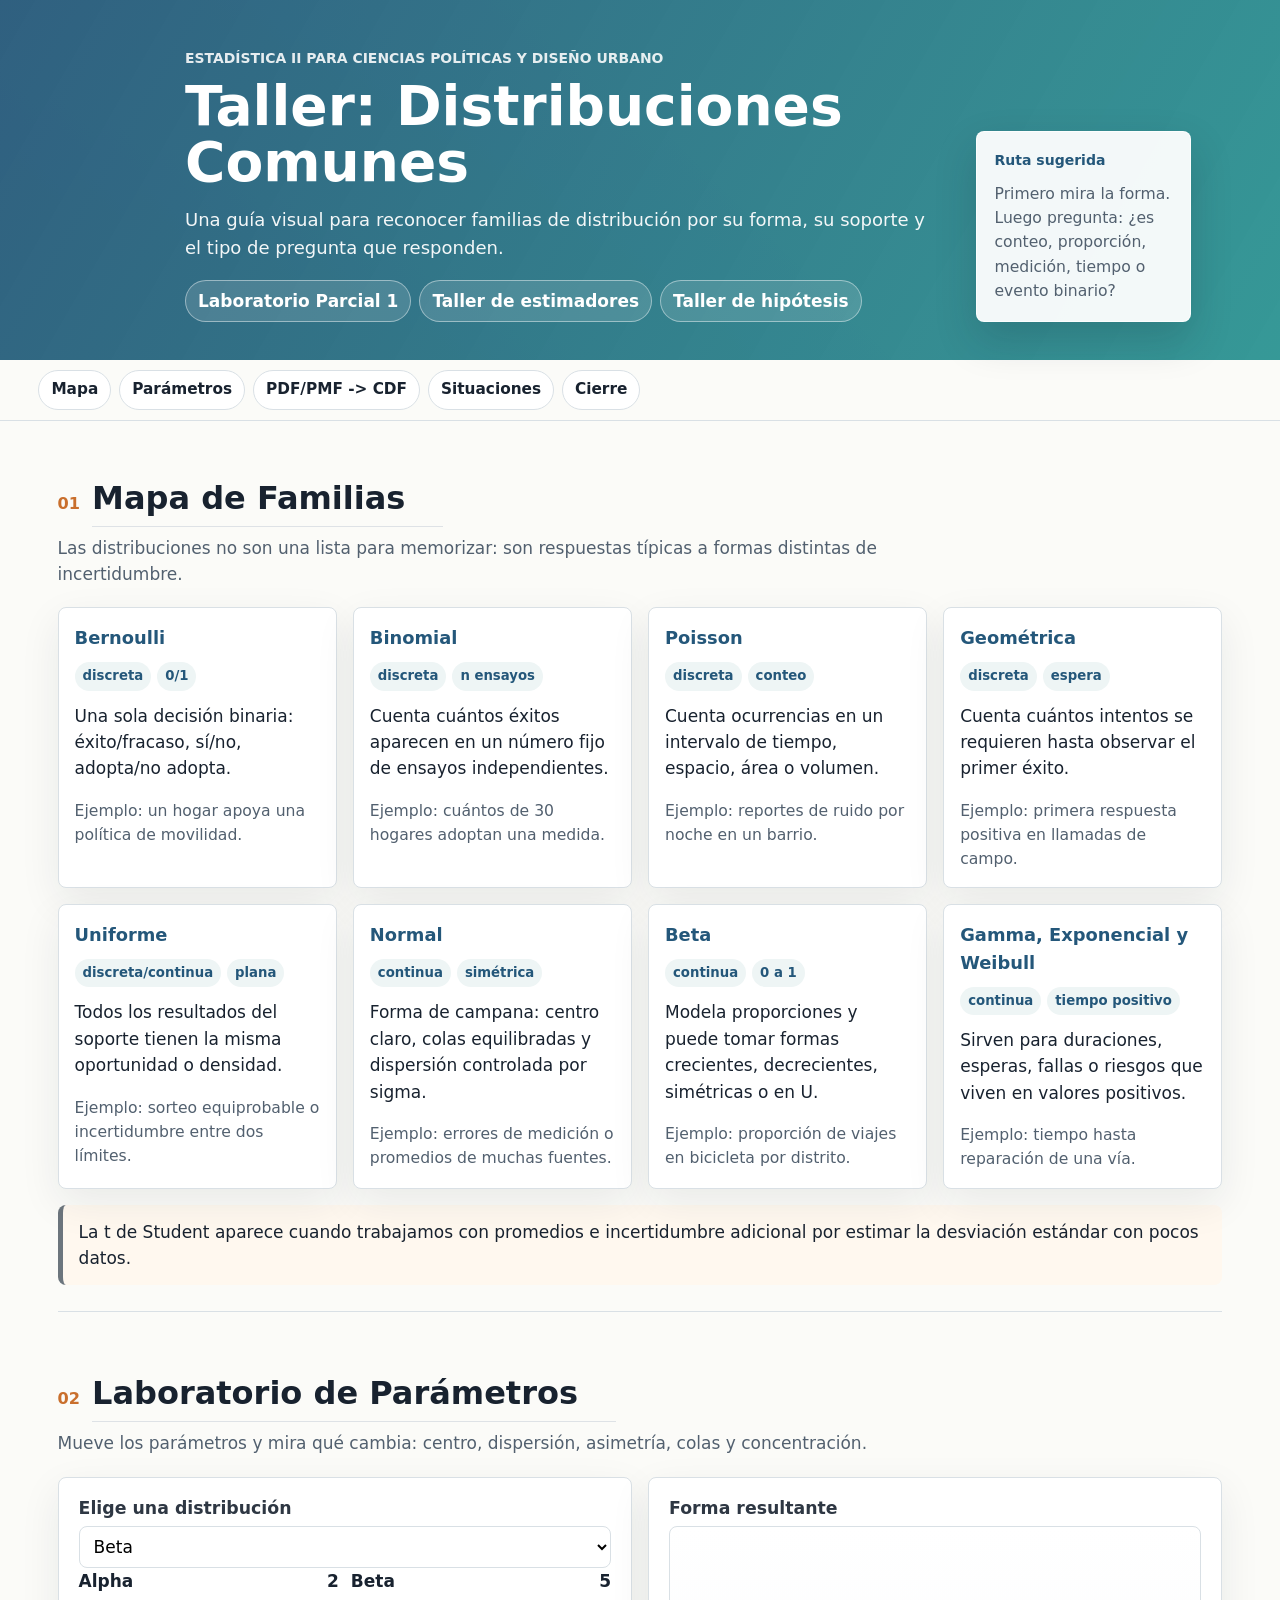
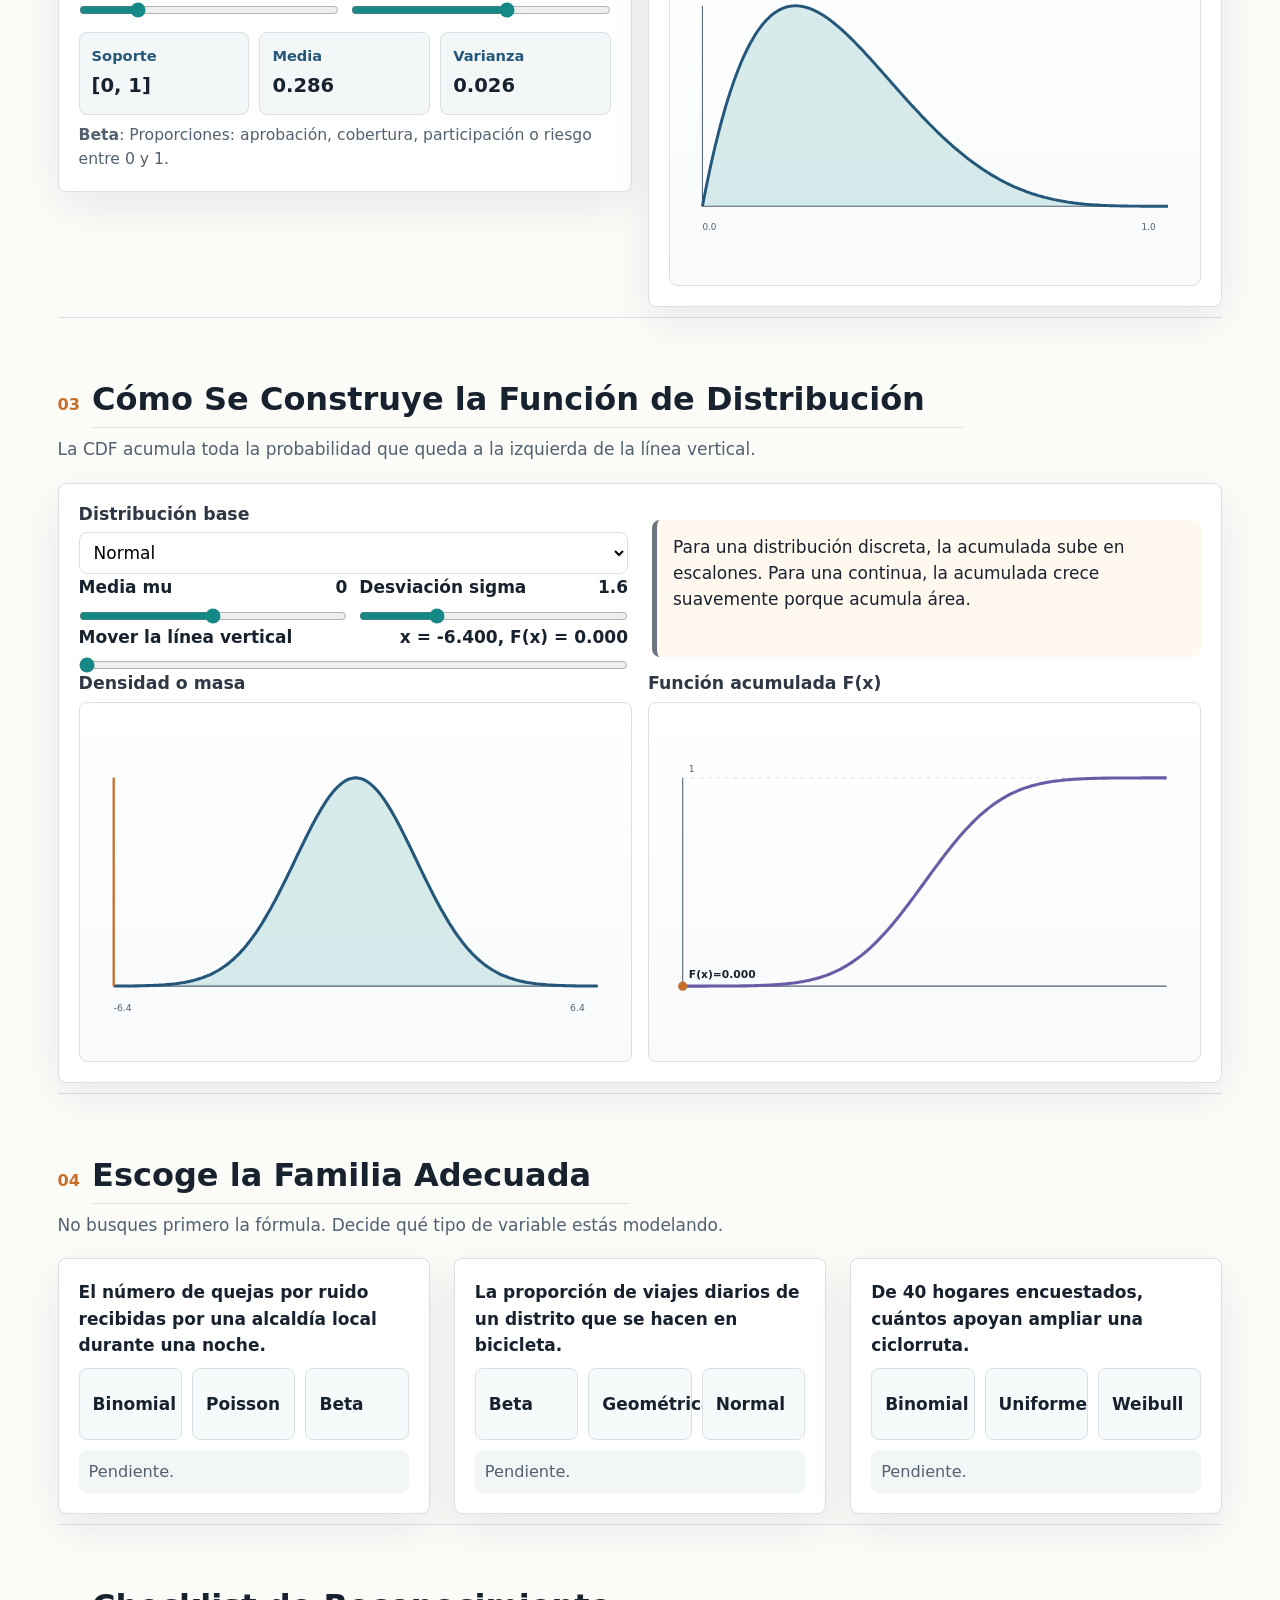
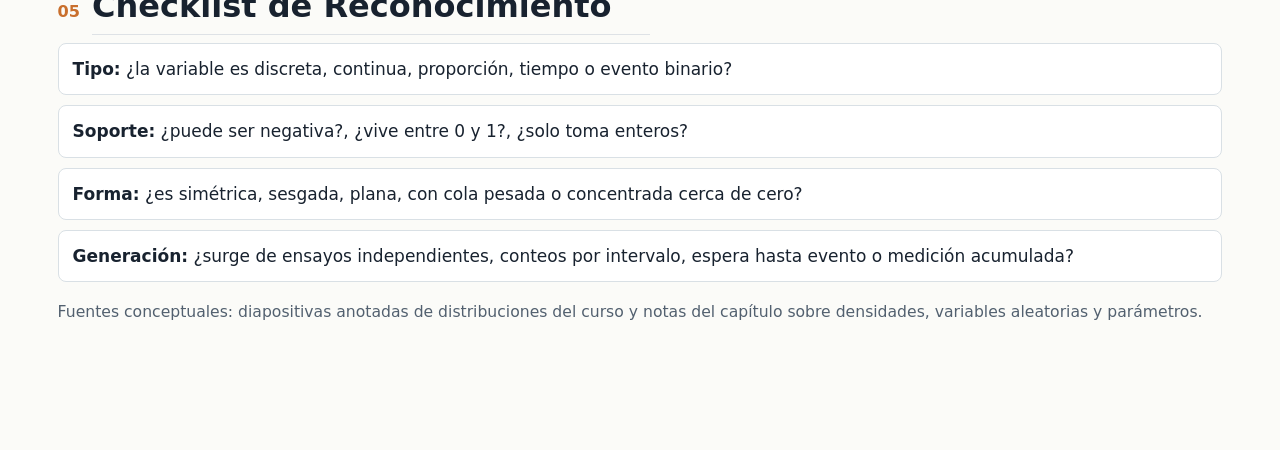
==== commit 5c4f6811: "Add hypothesis testing workshop" ====
--- a/docs/taller_distribuciones/index.html
+++ b/docs/taller_distribuciones/index.html
@@ -104,6 +104,7 @@
         <div class="site-links">
           <a href="../">Laboratorio Parcial 1</a>
           <a href="../taller_estimadores/">Taller de estimadores</a>
+          <a href="../taller_hipotesis/">Taller de hipótesis</a>
         </div>
       </div>
       <aside class="status-panel">
--- a/docs/workshops.css
+++ b/docs/workshops.css
@@ -153,6 +153,50 @@
   gap: 16px;
 }
 
+.test-selector-grid {
+  display: grid;
+  grid-template-columns: repeat(2, minmax(0, 1fr));
+  gap: 12px;
+}
+
+.decision-panel {
+  margin-top: 14px;
+  border-left: 5px solid var(--workshop-aqua);
+  border-radius: 8px;
+  background: #eef7f7;
+  color: var(--ink);
+  padding: 14px 16px;
+}
+
+.decision-panel strong {
+  display: block;
+  color: var(--workshop-blue);
+  font-size: 1.04rem;
+  margin-bottom: 5px;
+}
+
+.decision-panel p {
+  margin: 0;
+}
+
+.table-input-grid {
+  display: grid;
+  grid-template-columns: 90px repeat(2, minmax(92px, 1fr));
+  gap: 8px;
+  align-items: center;
+}
+
+.table-input-grid strong {
+  color: var(--workshop-blue);
+  font-size: 0.9rem;
+}
+
+.case-pack {
+  display: grid;
+  grid-template-columns: repeat(3, minmax(260px, 1fr));
+  gap: 16px;
+}
+
 .target-grid {
   display: grid;
   grid-template-columns: repeat(4, minmax(0, 1fr));
@@ -181,13 +225,19 @@
   .choice-grid,
   .plot-pair,
   .hypothesis-band,
-  .target-grid {
+  .target-grid,
+  .case-pack {
     grid-template-columns: 1fr;
   }
 }
 
 @media (max-width: 640px) {
-  .parameter-grid {
+  .parameter-grid,
+  .test-selector-grid {
     grid-template-columns: 1fr;
   }
-}
+
+  .table-input-grid {
+    grid-template-columns: 72px repeat(2, minmax(76px, 1fr));
+  }
+}
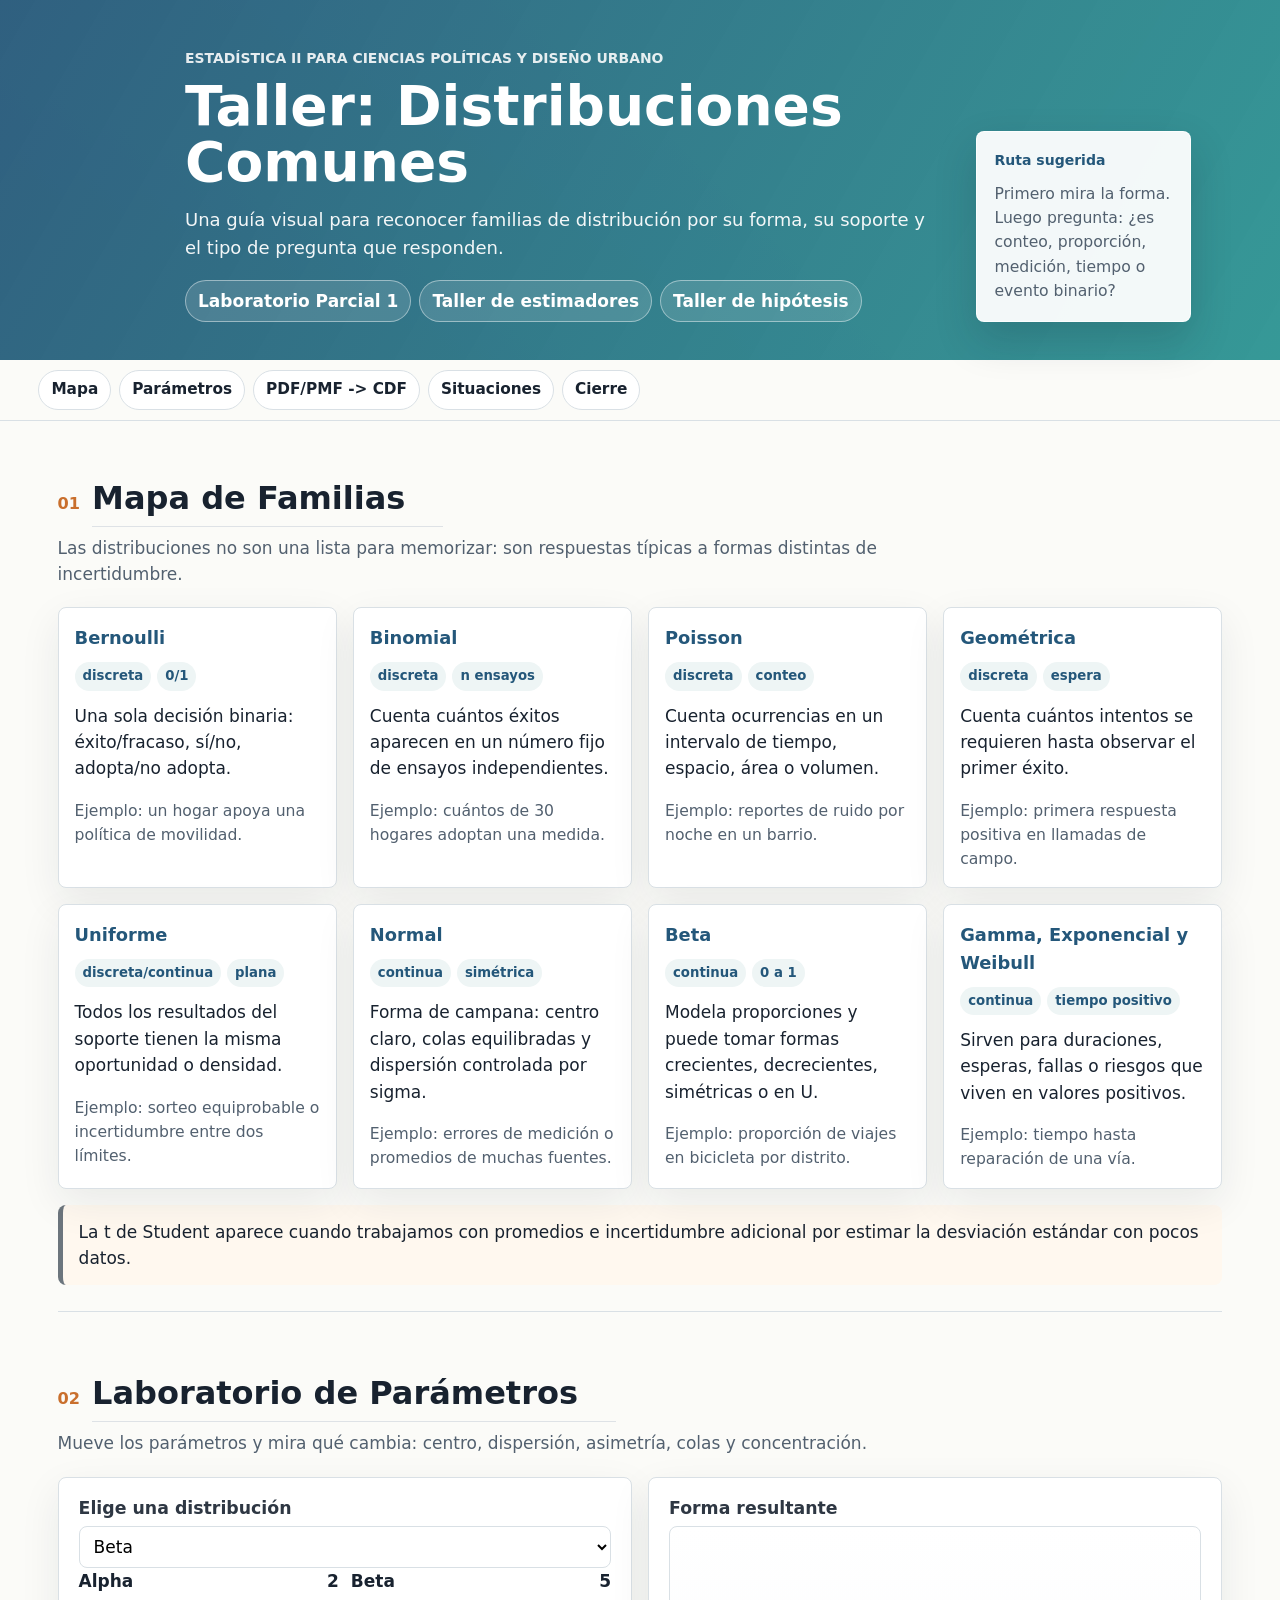
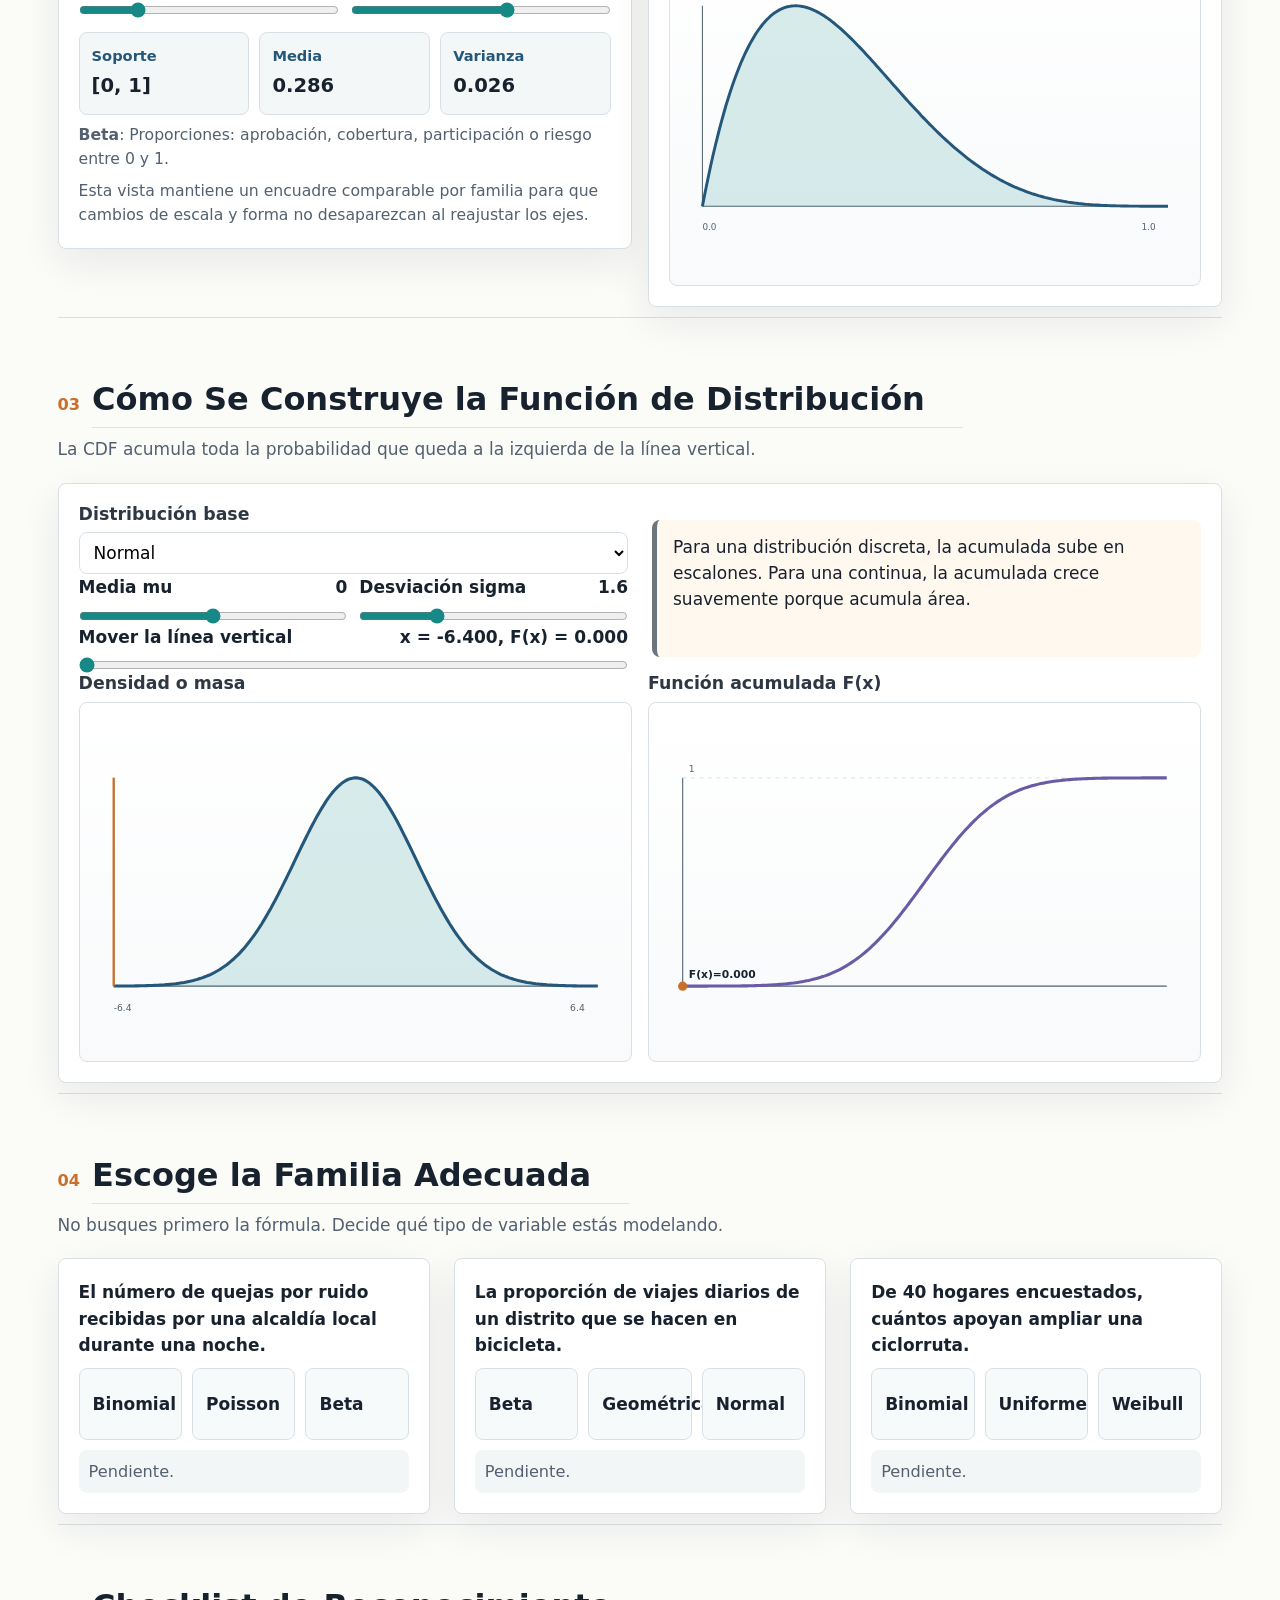
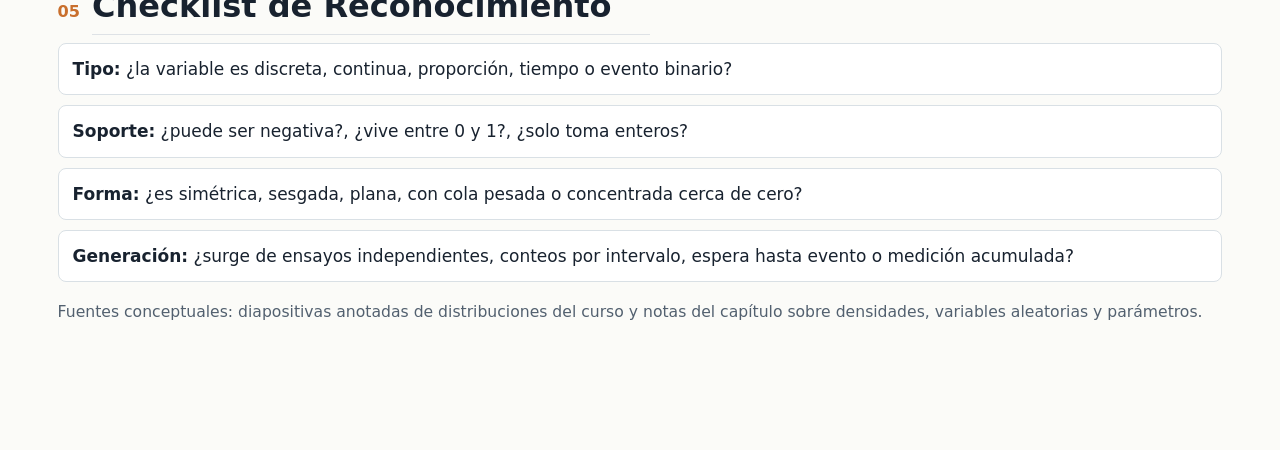
==== commit 27bd36f8: "Fix distribution parameter comparison axes" ====
--- a/docs/taller_distribuciones/index.html
+++ b/docs/taller_distribuciones/index.html
@@ -195,6 +195,7 @@
             <div class="metric"><b>Varianza</b><span id="shapeVar">-</span></div>
           </div>
           <p class="mini-note"><strong id="shapeName">Distribución</strong>: <span id="shapeUse"></span></p>
+          <p class="mini-note">Esta vista mantiene un encuadre comparable por familia para que cambios de escala y forma no desaparezcan al reajustar los ejes.</p>
         </article>
         <article class="panel">
           <h3 class="anchored">Forma resultante</h3>
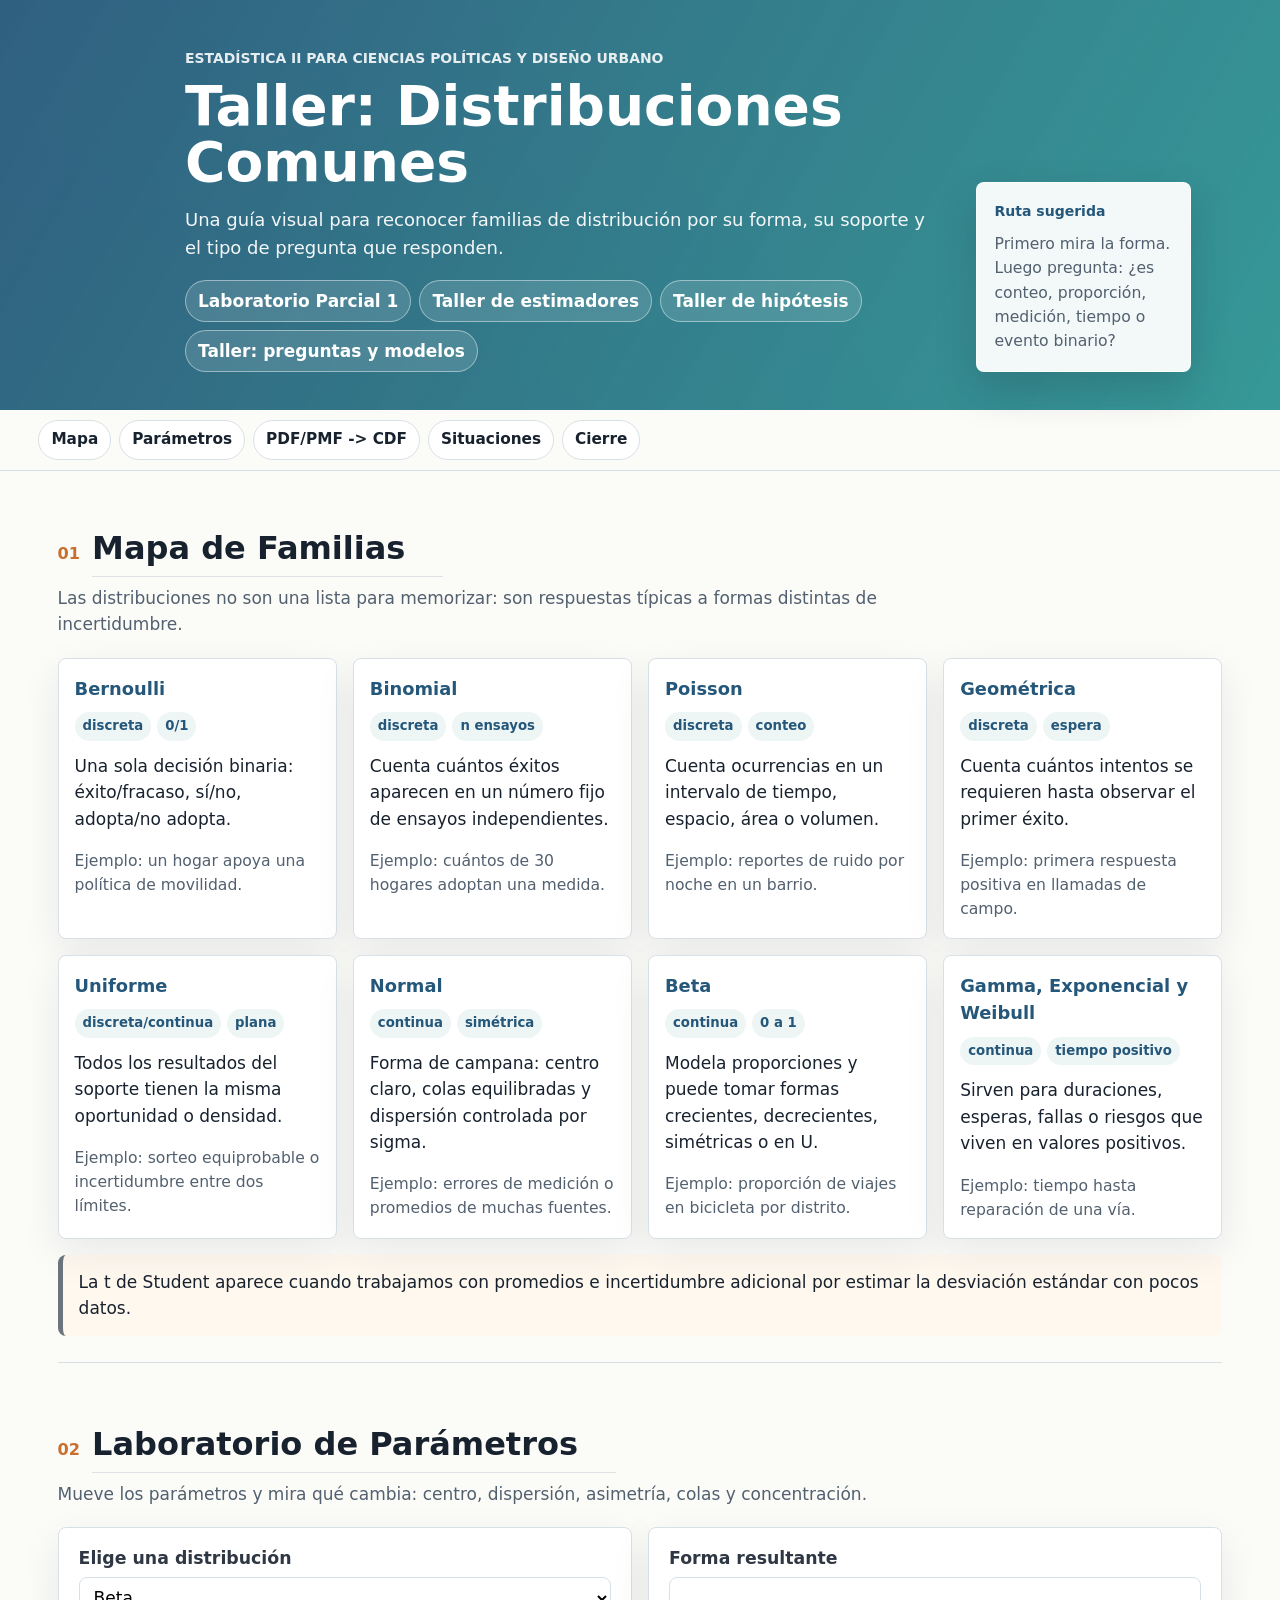
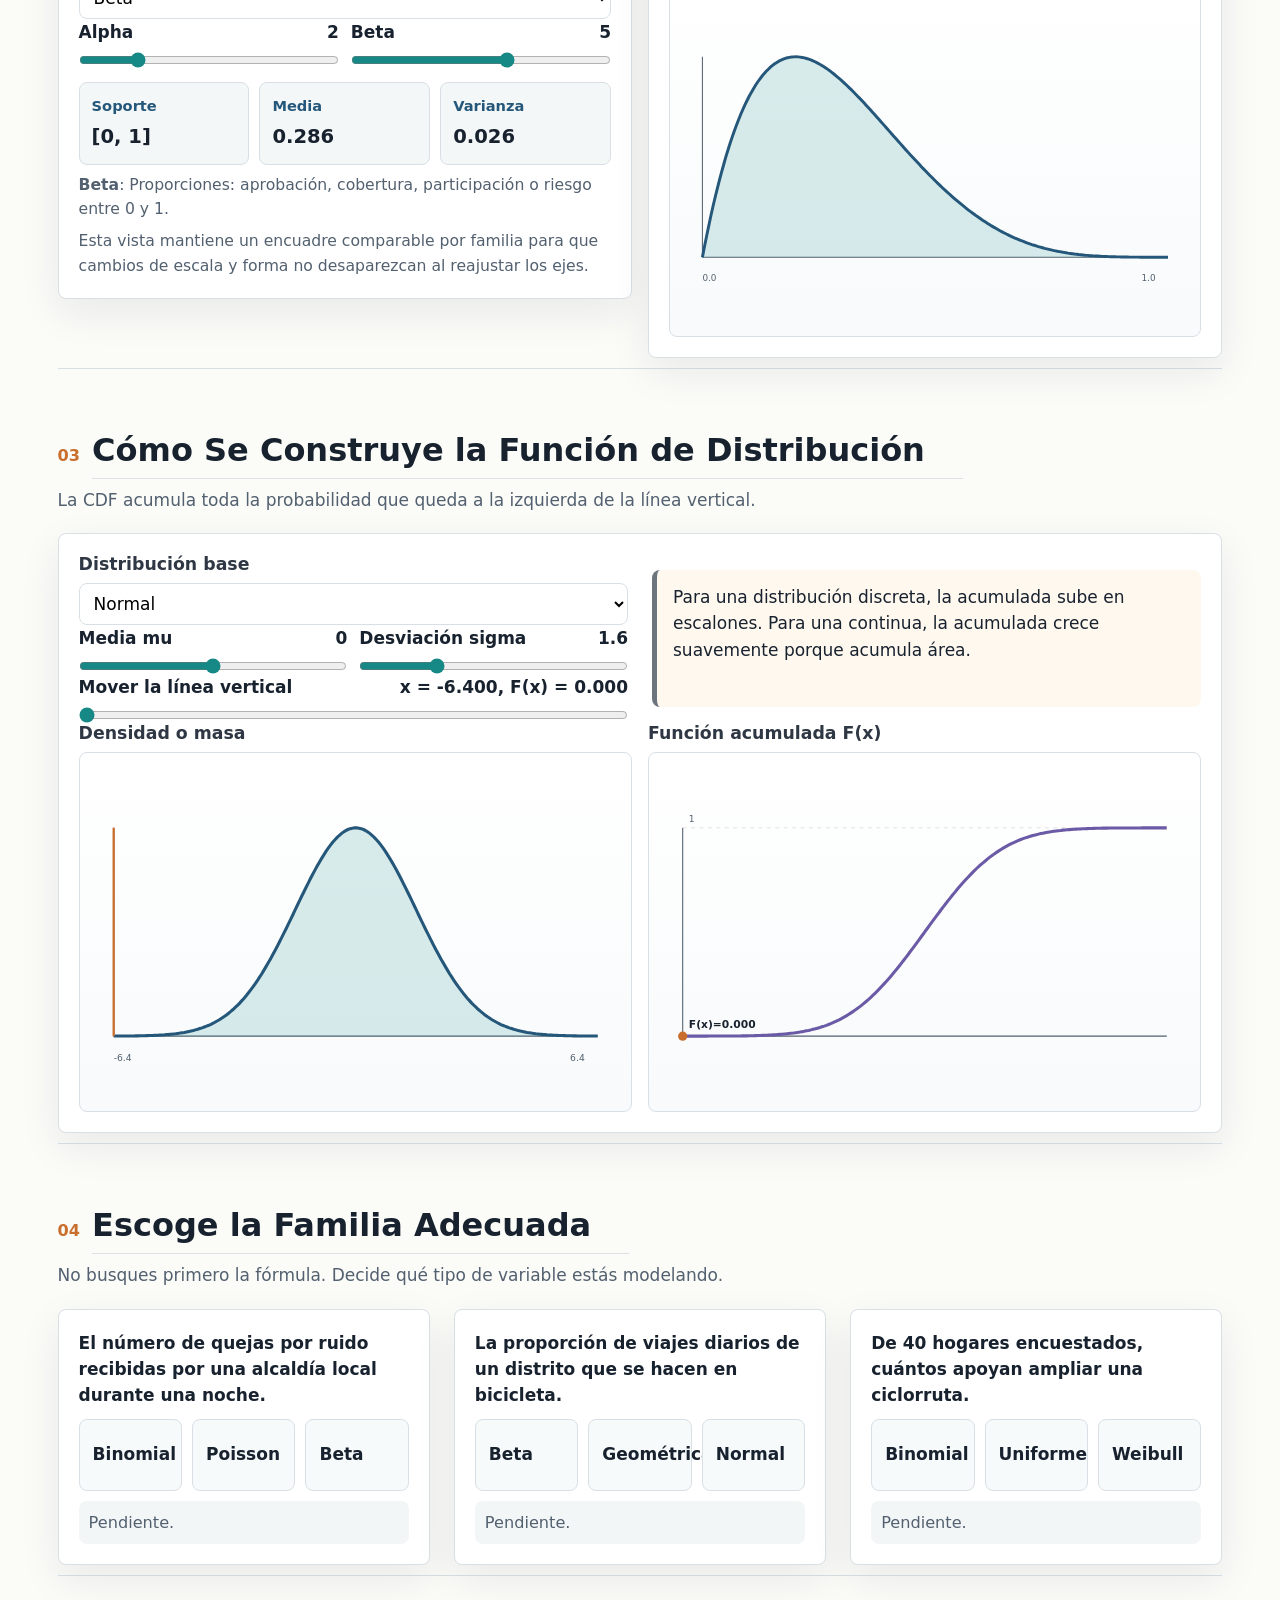
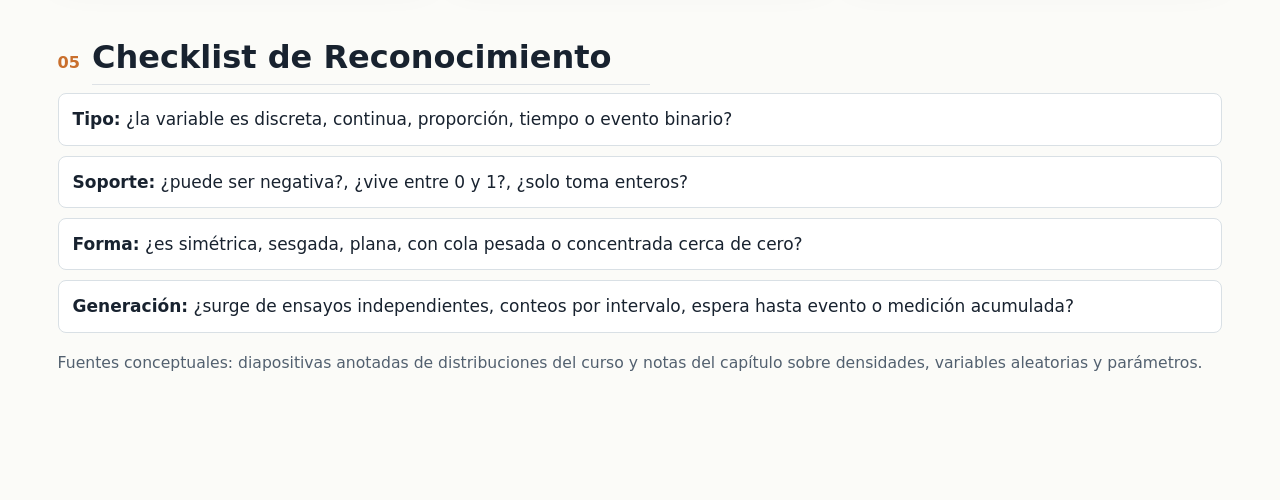
==== commit e317490b: "Add research questions and five-model workshop New page taller_preguntas: the five course models (li" ====
--- a/docs/taller_distribuciones/index.html
+++ b/docs/taller_distribuciones/index.html
@@ -60,6 +60,7 @@
 
 <link rel="stylesheet" href="../styles.css">
 <link rel="stylesheet" href="../workshops.css">
+<link rel="stylesheet" href="../preguntas.css">
 </head>
 
 <body class="quarto-light">
@@ -105,6 +106,7 @@
           <a href="../">Laboratorio Parcial 1</a>
           <a href="../taller_estimadores/">Taller de estimadores</a>
           <a href="../taller_hipotesis/">Taller de hipótesis</a>
+          <a href="../taller_preguntas/">Taller: preguntas y modelos</a>
         </div>
       </div>
       <aside class="status-panel">
--- a/docs/preguntas.css
+++ b/docs/preguntas.css
@@ -0,0 +1,368 @@
+/* Taller: De la base de datos a la pregunta de investigación */
+
+input[type="text"] {
+  width: 100%;
+  border: 1px solid var(--line);
+  border-radius: 8px;
+  padding: 9px 10px;
+  font: inherit;
+  background: white;
+}
+
+.formula-band {
+  display: flex;
+  flex-wrap: wrap;
+  gap: 8px;
+  align-items: center;
+  margin: 18px 0 4px;
+}
+
+.formula-chip.chip-x { background: #eef3f8; border-color: #b9cde0; }
+.formula-chip.chip-y { background: #fff3e8; border-color: #ecc39f; color: var(--orange); }
+.formula-chip.chip-u { background: #eef7f7; border-color: #a9d4d3; color: var(--teal); }
+
+.sub-heading {
+  margin: 26px 0 12px;
+  color: var(--blue);
+}
+
+/* Fichas de los cinco modelos */
+.model-cards {
+  display: grid;
+  grid-template-columns: repeat(5, minmax(0, 1fr));
+  gap: 14px;
+}
+
+.model-card {
+  background: var(--surface);
+  border: 1px solid var(--line);
+  border-top: 6px solid var(--mc, var(--blue));
+  border-radius: 8px;
+  padding: 14px;
+  box-shadow: var(--shadow);
+}
+
+.model-card h3 { margin: 4px 0 8px; color: var(--mc, var(--blue)); font-size: 1.1rem; }
+.mc-lm { --mc: #24577a; }
+.mc-anova { --mc: #168987; }
+.mc-logit { --mc: #c96f2d; }
+.mc-chisq { --mc: #6b5aa6; }
+.mc-tree { --mc: #3a7d44; }
+
+.mc-kicker {
+  margin: 0;
+  font-size: 0.78rem;
+  font-weight: 800;
+  text-transform: uppercase;
+  letter-spacing: 0.03em;
+  color: var(--muted);
+}
+
+.mc-asks { font-size: 0.93rem; margin: 0 0 10px; }
+
+.mc-facts { margin: 0; font-size: 0.88rem; }
+.mc-facts dt { font-weight: 800; color: var(--mc, var(--blue)); margin-top: 6px; }
+.mc-facts dd { margin: 0; }
+.mc-facts code { font-size: 0.8rem; word-break: break-word; }
+
+/* Selector paso a paso */
+.step-block { margin-bottom: 16px; }
+
+.step-label {
+  display: flex;
+  align-items: center;
+  gap: 8px;
+  font-weight: 800;
+  margin: 0 0 8px;
+}
+
+.step-label span {
+  display: inline-grid;
+  place-items: center;
+  width: 26px;
+  height: 26px;
+  border-radius: 50%;
+  background: var(--blue);
+  color: white;
+  font-size: 0.85rem;
+}
+
+.seg,
+.tab-row {
+  display: flex;
+  flex-wrap: wrap;
+  gap: 6px;
+}
+
+.seg button,
+.tab-row button {
+  background: #eef3f6;
+  color: var(--ink);
+  border: 1px solid var(--line);
+  font-weight: 700;
+}
+
+.seg button.active,
+.tab-row button.active {
+  background: var(--blue);
+  color: white;
+  border-color: var(--blue);
+}
+
+.tab-row { margin-bottom: 12px; }
+.tab-row.compact { margin-top: 12px; }
+
+#decisionFlow { width: 100%; height: auto; min-height: 0; }
+
+/* Entrenador */
+.trainer-head {
+  display: flex;
+  justify-content: space-between;
+  align-items: center;
+  gap: 10px;
+  flex-wrap: wrap;
+}
+
+.trainer-scenario {
+  font-size: 1.08rem;
+  font-weight: 650;
+  margin: 14px 0 8px;
+}
+
+.trainer-vars {
+  display: flex;
+  flex-wrap: wrap;
+  gap: 6px;
+  margin-bottom: 12px;
+}
+
+.tag.tag-x { background: #f2eef9; color: var(--violet); }
+
+.trainer-options {
+  display: grid;
+  grid-template-columns: repeat(5, minmax(0, 1fr));
+  gap: 8px;
+}
+
+.trainer-options .choice-button { min-height: 52px; text-align: center; }
+
+/* Auditoría */
+.audit-list {
+  list-style: none;
+  margin: 0;
+  padding: 0;
+  display: grid;
+  gap: 8px;
+}
+
+.audit-list label {
+  display: flex;
+  gap: 10px;
+  align-items: flex-start;
+  border: 1px solid var(--line);
+  border-radius: 8px;
+  padding: 9px 11px;
+  cursor: pointer;
+  background: #fbfcfc;
+}
+
+.audit-list input { margin-top: 5px; accent-color: var(--teal); }
+
+/* Código */
+.code-block {
+  background: #1d2733;
+  color: #e8eef3;
+  border-radius: 8px;
+  padding: 14px;
+  overflow-x: auto;
+  font-size: 0.84rem;
+  line-height: 1.5;
+  max-height: 520px;
+}
+
+.code-block code { color: inherit; background: none; white-space: pre; }
+
+.code-actions {
+  display: flex;
+  align-items: center;
+  gap: 10px;
+  margin-bottom: 8px;
+}
+
+/* Constructor */
+.builder-grid {
+  display: grid;
+  grid-template-columns: minmax(0, 0.85fr) minmax(0, 1.15fr);
+  gap: 16px;
+  align-items: start;
+}
+
+.var-row {
+  display: grid;
+  grid-template-columns: minmax(0, 1.4fr) minmax(0, 1fr);
+  gap: 8px;
+  margin-bottom: 8px;
+}
+
+.var-heading { font-weight: 700; margin: 4px 0 6px; }
+
+.question-draft {
+  border: 2px dashed #ecc39f;
+  background: #fff8ef;
+  border-radius: 8px;
+  padding: 12px 14px;
+  font-size: 1.05rem;
+  font-weight: 650;
+}
+
+.draft-label {
+  display: block;
+  font-size: 0.75rem;
+  font-weight: 800;
+  text-transform: uppercase;
+  color: var(--orange);
+  margin-bottom: 4px;
+}
+
+.builder-alert {
+  margin: 10px 0 0;
+  padding: 8px 11px;
+  border-radius: 8px;
+  background: #fff0e5;
+  color: #8a3b23;
+  font-size: 0.92rem;
+}
+
+.two-lists {
+  display: grid;
+  grid-template-columns: repeat(2, minmax(0, 1fr));
+  gap: 14px;
+  margin-top: 8px;
+}
+
+.two-lists h4,
+#constructor h4 { margin: 14px 0 6px; color: var(--blue); font-size: 1rem; }
+
+.tight-list { margin: 0; padding-left: 18px; }
+.tight-list li { margin-bottom: 5px; }
+
+/* Tablas */
+.table-wrap { overflow-x: auto; margin-bottom: 16px; }
+
+.model-table {
+  width: 100%;
+  border-collapse: collapse;
+  background: var(--surface);
+  border: 1px solid var(--line);
+  border-radius: 8px;
+  font-size: 0.93rem;
+}
+
+.model-table th {
+  background: #eef3f6;
+  color: var(--blue);
+  text-align: left;
+  padding: 9px 10px;
+}
+
+.model-table td {
+  border-top: 1px solid var(--line);
+  padding: 9px 10px;
+  vertical-align: top;
+}
+
+.assumption-card h3 { color: var(--blue); }
+
+/* Interpretación */
+.phrase-grid {
+  display: grid;
+  grid-template-columns: minmax(0, 1.2fr) minmax(0, 0.8fr);
+  gap: 16px;
+  margin-bottom: 16px;
+}
+
+.phrase-pair {
+  display: grid;
+  grid-template-columns: repeat(2, minmax(0, 1fr));
+  gap: 8px;
+  margin-bottom: 8px;
+}
+
+.phrase-pair p { margin: 0; padding: 9px 11px; border-radius: 8px; font-size: 0.92rem; }
+.phrase-pair .bad { background: #fff0e5; color: #8a3b23; text-decoration: line-through; text-decoration-color: rgba(138, 59, 35, 0.4); }
+.phrase-pair .good { background: #e9f5ec; color: #23562a; }
+
+.readout { margin: 0; font-size: 0.92rem; }
+.readout dt { font-weight: 800; margin-top: 8px; }
+.readout dd { margin: 2px 0 0; color: var(--muted); }
+
+/* Rúbricas */
+.rubric-row {
+  display: grid;
+  grid-template-columns: minmax(0, 1.4fr) minmax(0, 1fr) 34px;
+  gap: 10px;
+  align-items: center;
+  font-size: 0.9rem;
+  margin-bottom: 6px;
+}
+
+.rubric-track { height: 12px; background: #eef3f6; border-radius: 999px; overflow: hidden; }
+.rubric-fill { height: 100%; background: var(--teal); border-radius: 999px; }
+
+.download-button {
+  display: inline-block;
+  background: var(--orange);
+  color: white;
+  text-decoration: none;
+  font-weight: 800;
+  border-radius: 8px;
+  padding: 12px 16px;
+  white-space: nowrap;
+}
+
+@media (max-width: 1180px) {
+  .model-cards { grid-template-columns: repeat(2, minmax(0, 1fr)); }
+  .trainer-options { grid-template-columns: repeat(3, minmax(0, 1fr)); }
+}
+
+@media (max-width: 980px) {
+  .builder-grid,
+  .phrase-grid { grid-template-columns: 1fr; }
+}
+
+@media (max-width: 640px) {
+  .model-cards,
+  .two-lists,
+  .phrase-pair,
+  .trainer-options { grid-template-columns: 1fr; }
+  .rubric-row { grid-template-columns: 1fr 34px; }
+  .rubric-track { display: none; }
+}
+
+#questionsWorkshop .quiz-card .choice-grid {
+  grid-template-columns: 1fr;
+  gap: 8px;
+}
+
+#questionsWorkshop .quiz-card .choice-button {
+  min-height: 0;
+}
+
+.builder-grid > *,
+.phrase-grid > *,
+.hypothesis-band > *,
+.plot-pair > * {
+  min-width: 0;
+}
+
+@media (max-width: 980px) {
+  .builder-grid,
+  .phrase-grid { grid-template-columns: minmax(0, 1fr); }
+}
+
+#questionsWorkshop li code,
+#questionsWorkshop td code,
+#questionsWorkshop dd code {
+  overflow-wrap: anywhere;
+  white-space: normal;
+}
